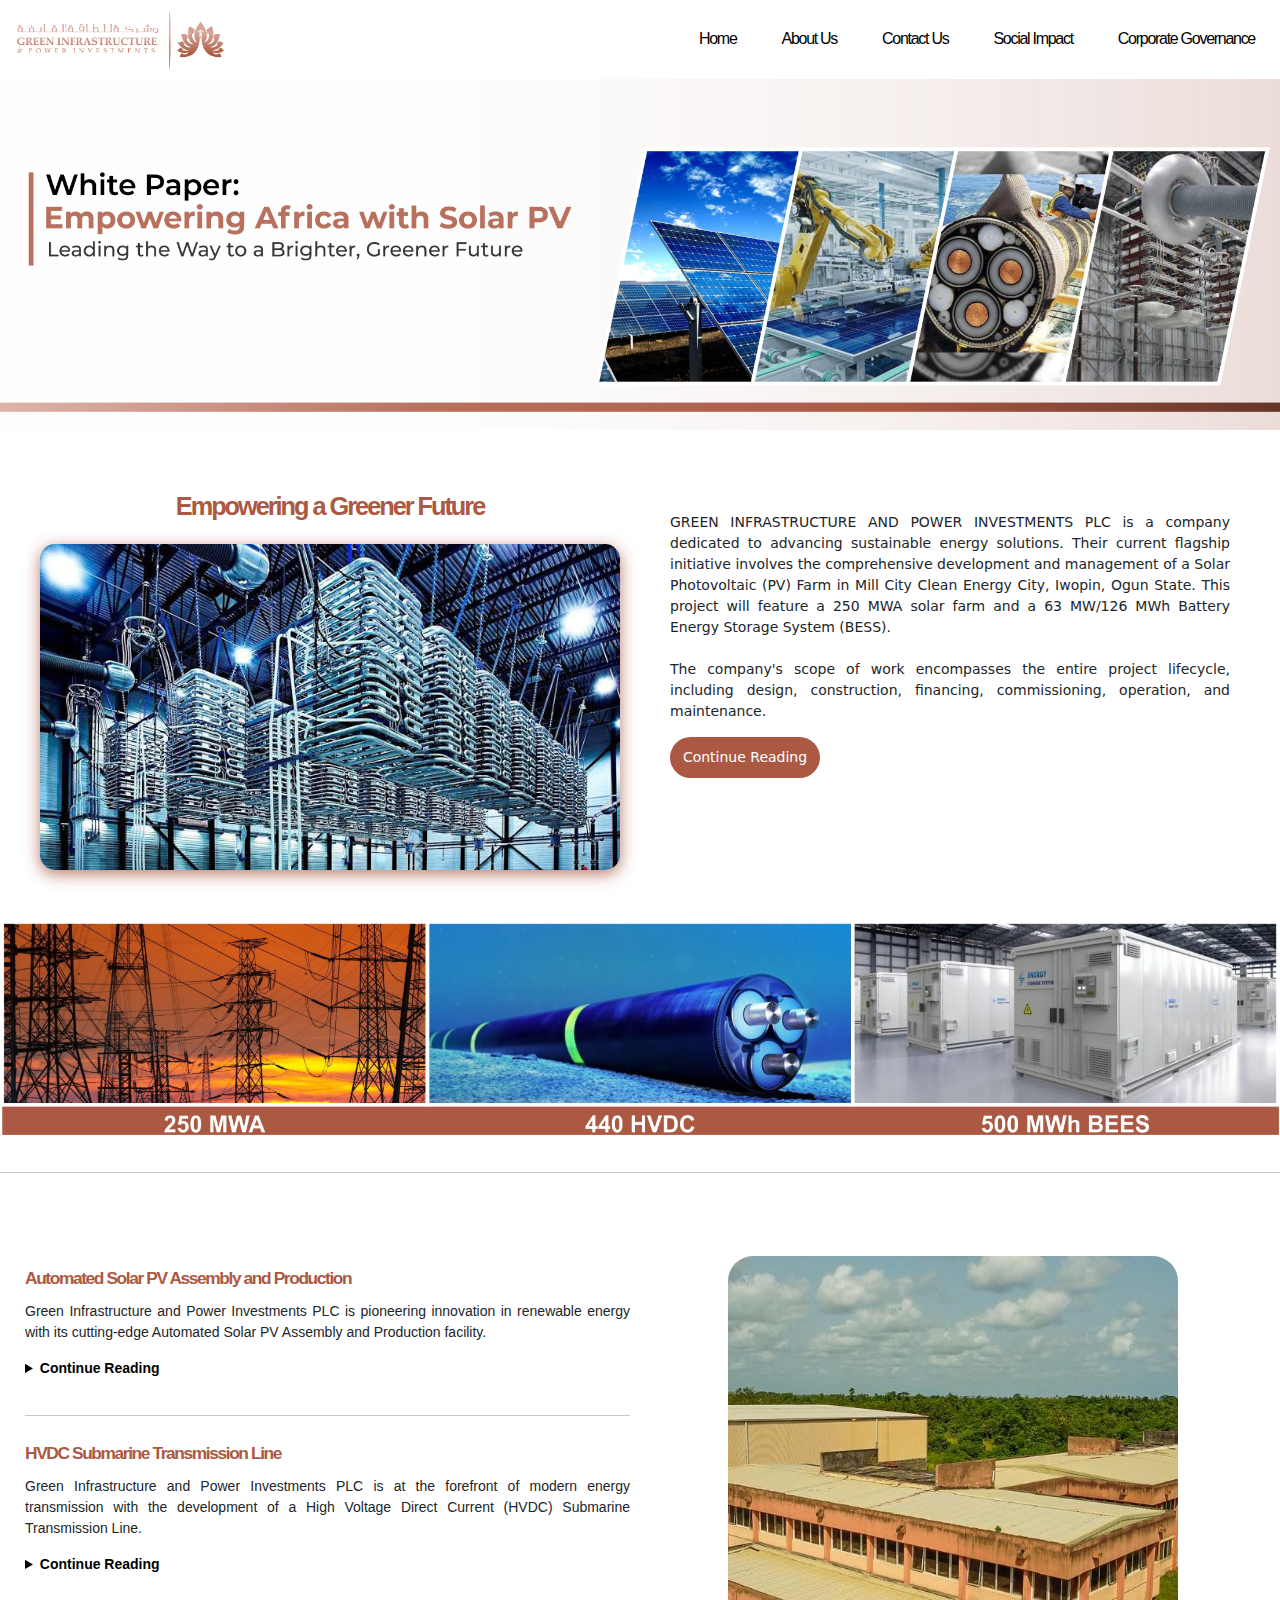
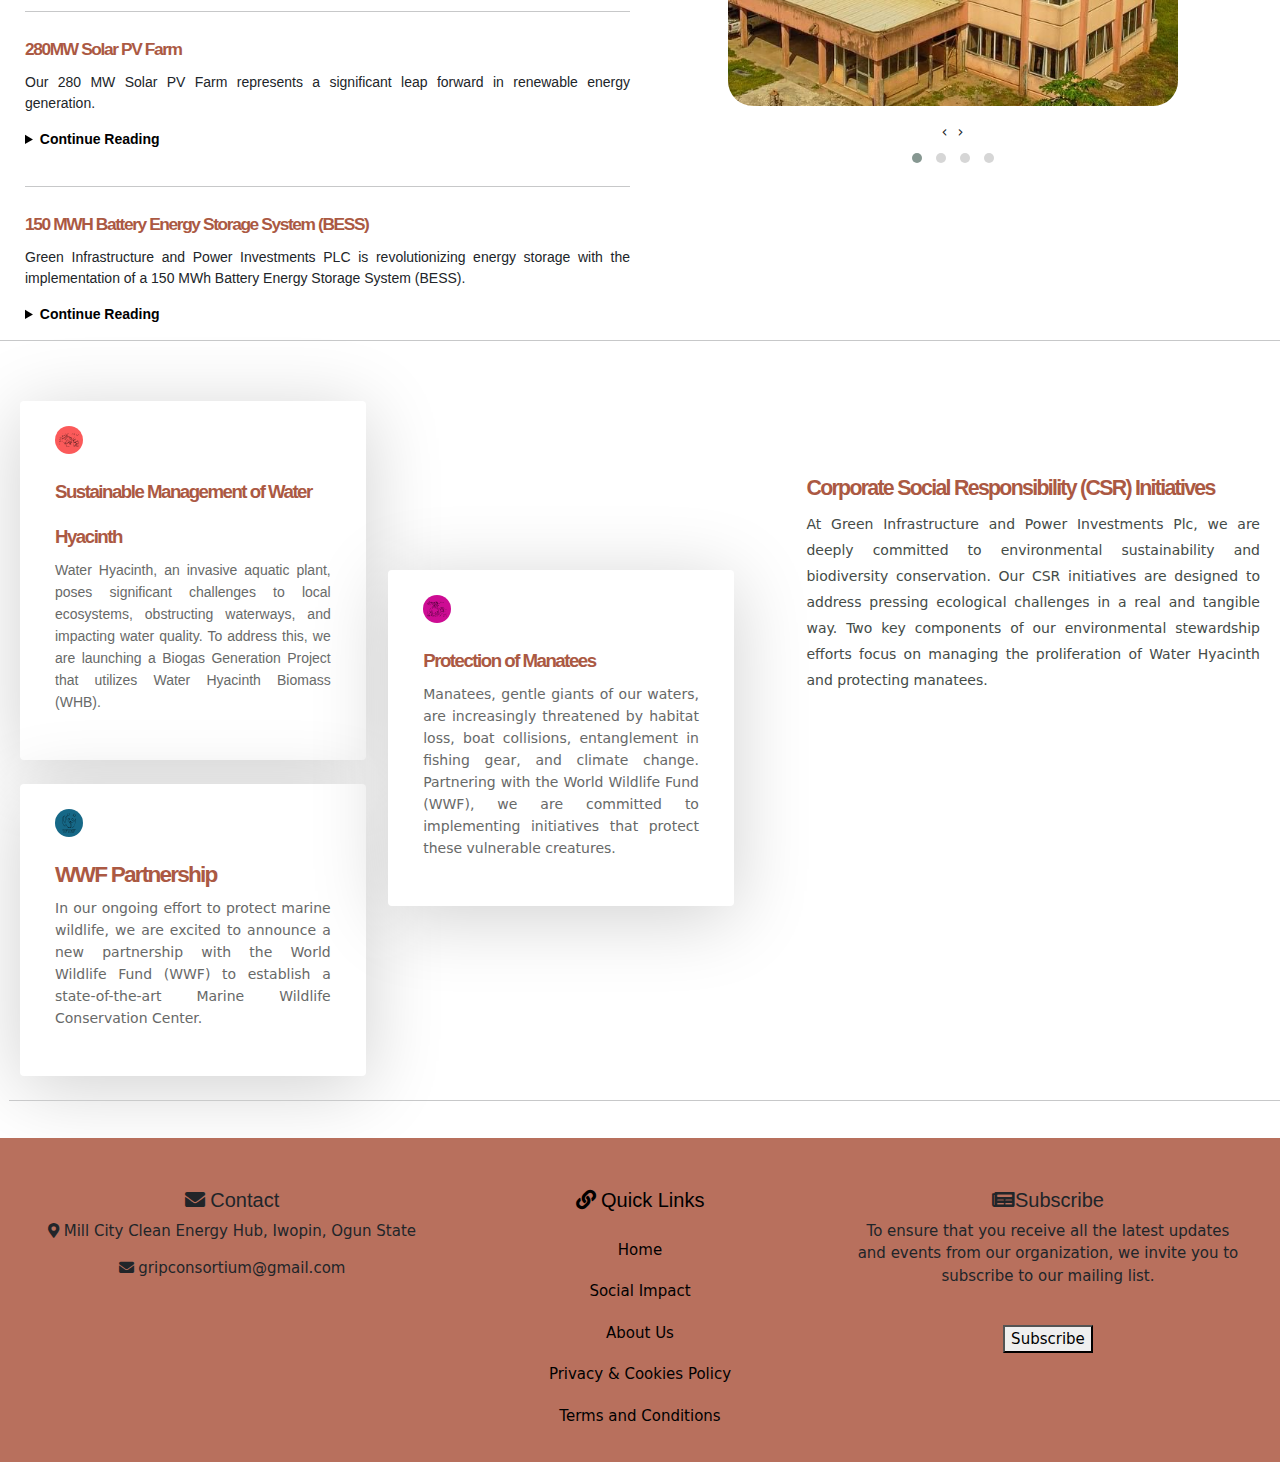
==== index.html @ 444cb8f6 "index.html" ====
<!DOCTYPE html>
<html lang="en">
<head>
  <meta charset="UTF-8">
  <meta name="viewport" content="width=device-width, initial-scale=1.0">

  <meta http-equiv="X-UA-Compatible" content="IE=edge">

<meta name="description" content=" Green Infrastructure and Power Investments PLC, 
Empowering a Greener Future">

<meta name="title" content="Green Infrastructure & Power Investments PLC">

<meta name="keywords" content="Energy Sector, Green Infrastructure, Power Investments, Energy, Renewable Energy, Solar, Solar Panel, Manatee, Water Hyacinth, Solar Energy">


<meta name="author" content="Green Infrastructure & Power Investments">

  <link rel="icon" type="image/png" href="logo.png"> 

  <title>Green Infrastructure & Power Investments</title>
  <link rel="stylesheet" href="style.css">

  
  
  <!-- Font -->
  <link rel="preconnect" href="https://fonts.googleapis.com">
  <link rel="preconnect" href="https://fonts.gstatic.com" crossorigin="">
  <link href="https://fonts.googleapis.com/css2?family=Mada:wght@200;300;400;500;600;700;800;900&amp;display=swap" rel="stylesheet">
  <!-- Title -->
  
  <link rel="stylesheet" href="bootstrap.min.css">
  <!-- Animate CSS -->
  <link rel="stylesheet" href="style.css">

  
  
  
  <!-- Main Style CSS -->
  <link rel="stylesheet" href="sstyle.css">
  <!-- Responsive Style CSS -->
  <link rel="stylesheet" href="responsive.css">
  <link rel="stylesheet" href="https://maxcdn.bootstrapcdn.com/font-awesome/4.5.0/css/font-awesome.min.css">
  

  

  <link rel="stylesheet" href="https://cdnjs.cloudflare.com/ajax/libs/font-awesome/5.15.4/css/all.min.css" integrity="sha512-xxxxxx" crossorigin="anonymous" />
    <link rel="stylesheet" href="https://stackpath.bootstrapcdn.com/font-awesome/4.7.0/css/font-awesome.min.css">

  
  <link href="https://cdn.jsdelivr.net/npm/bootstrap@5.3.3/dist/css/bootstrap.min.css" rel="stylesheet">
  <script src="https://cdn.jsdelivr.net/npm/bootstrap@5.3.3/dist/js/bootstrap.bundle.min.js"></script>
  
  <!-- Bootstrap CSS -->
  <link rel="stylesheet" href="https://www.w3schools.com/w3css/4/w3.css">
  <link href="https://cdn.jsdelivr.net/npm/bootstrap@5.3.0-alpha1/dist/css/bootstrap.min.css" rel="stylesheet">

  <link href="https://cdnjs.cloudflare.com/ajax/libs/aos/2.3.4/aos.css" rel="stylesheet">
<link rel="stylesheet" href="https://cdnjs.cloudflare.com/ajax/libs/font-awesome/5.15.4/css/all.min.css">


<!-- Include Owl Carousel CSS -->
<link rel="stylesheet" href="https://cdnjs.cloudflare.com/ajax/libs/OwlCarousel2/2.3.4/assets/owl.carousel.min.css">
<link rel="stylesheet" href="https://cdnjs.cloudflare.com/ajax/libs/OwlCarousel2/2.3.4/assets/owl.theme.default.min.css">
<!-- Include jQuery -->
<script src="https://code.jquery.com/jquery-3.6.0.min.js"></script>
<!-- Include Owl Carousel JS -->
<script src="https://cdnjs.cloudflare.com/ajax/libs/OwlCarousel2/2.3.4/owl.carousel.min.js"></script>


  <style>

 

  </style>
</head>
<body>

  



  
  
  
  <nav class="elephant-navbar">
    <img src="logo.png" alt="Logo" class="elephant-nav-img">
    <ul class="elephant-nav-list">
      <li class="oak"><a href="index.html"><span style="color: black; line-height: 5px; letter-spacing: -0.08em; font-size: 12pt; font-family: Helvetica;">Home</span></a></li>

      <div class="elephant-dropdown">
      <li class="pine"><a href="#puss"><span style="color: black; line-height: 5px; letter-spacing: -0.08em; font-size: 12pt; font-family: Helvetica;">About Us</span></a></li>
        <div class="elephant-dropdown-content">
          <a href="about.html">The Board</a>
          <a href="about.html">Project Specifications</a>
        </div>
      </div>    

      <li class="pine"><a href="#puss"><span style="color: black; line-height: 5px; letter-spacing: -0.08em; font-size: 12pt; font-family: Helvetica;">Contact Us</span></a></li>

      <li class="willow"><a href="csr.html"><span style="color: black; line-height: 5px; letter-spacing: -0.08em; font-size: 12pt; font-family: Helvetica;">Social Impact</span></a></li>


      <div class="elephant-dropdown">
      <li class="birch"><a href="govern.html"><span style="color: black; line-height: 5px; letter-spacing: -0.08em; font-size: 12pt; font-family: Helvetica;">Corporate Governance</span></a></li>
      <div class="elephant-dropdown-content">
        <a href="govern.html">Internal Control</a>
        <a href="govern.html">Board Governance</a>
        <a href="govern.html">Governance Policies</a>
        <a href="govern.html">Shareholder Matters</a>
        <a href="govern.html">Anti-Corruption Initiatives</a>
      </div>
    </div>    

    </ul>
    <button class="elephant-menu-button" id="elephant-menuButton"><i class="fas fa-bars"></i></button>
    <div class="elephant-dropdown-content" id="elephant-dropdownContent">
      <a href="index.html">Home</a>

      <div class="elephant-menu">
        <a href="about.html">About Us</a>
        <div class="elephant-menu-content">
          <a href="about.html">The Board</a>
          <a href="about.html">Project Specifications</a>
        </div>
      </div>

      <a href="#puss">Contact Us</a>
      <a href="csr.html">Social Impact</a>

      <div class="elephant-menu">
        <a href="govern.html">Corporate Governance</a>
        <div class="elephant-menu-content">
          <a href="govern.html">Internal Control</a>
          <a href="govern.html">Board Governance</a>
          <a href="govern.html">Governance Policies</a>
          <a href="govern.html">Shareholder Matters</a>
          <a href="govern.html">Anti-Corruption Initiatives</a>
        </div>
      </div>
    
    
    
    
    </div>
  </nav>









  <div class="heart">
    <img src="web.jpg" alt="Styled Image" class="lung">
</div>

<br>

  <div class="eze">
<div class="flex-container" data-aos="fade-up" data-aos-duration="3000">
  <div class="flex-item-left">
    
    <div style="text-align: center; padding-bottom: 15px;" id="fly">
      <strong>
        <span style="color: #Ab5943; line-height: 45px; letter-spacing: -0.08em; font-size: 19pt; font-family: Helvetica;" id="text"> Empowering a Greener Future</span>
      </strong>
    </div>
    
  
  
    
      <img src="z.png" alt="Image" class="image" loading="lazy">


     
  </div>


  <div class="flex-item-right">
<p>
 <span class="all-caps"> GREEN INFRASTRUCTURE AND POWER INVESTMENTS PLC </span> is a company dedicated to advancing sustainable energy solutions. Their current flagship initiative involves the comprehensive development and management of a Solar Photovoltaic (PV) Farm in Mill City Clean Energy City, Iwopin, Ogun State. This project will feature a 250 MWA solar farm and a 63 MW/126 MWh Battery Energy Storage System (BESS).<br><br>
 The company's scope of work encompasses the entire project lifecycle, including design, construction, financing, commissioning, operation, and maintenance.</p>
 <a href="about.html" class="pill-button">Continue Reading</a>
  </div>
  
</div>
</div>




<div class="heart" data-aos="fade-down"  data-aos-duration="3000">
  <img src="webs.jpg" alt="Styled Image" class="lung">
</div>

<br><hr><br>







<br><br>


  <div class="main-container">


    <div class="gsc-left">
     
    <strong>
      <span style="color: #Ab5943; line-height: 45px; letter-spacing: -0.08em; font-size: 13pt; font-family: Helvetica;" id="text">Automated Solar PV Assembly and Production</span>
    </strong>
    <p>  Green Infrastructure and Power Investments PLC is pioneering innovation in renewable energy with its cutting-edge Automated Solar PV Assembly and Production facility. </p>
      <div class="wpb_wrapper">

        <details style="color: black;">
          
            <summary><strong>Continue Reading</strong></summary><br>
            <p>This state-of-the-art production line enhances efficiency and scalability in the manufacturing of solar photovoltaic panels.<br><br> By integrating advanced automation technologies, the facility significantly reduces production costs and time, ensuring the rapid deployment of high-quality solar panels to meet growing global energy demands. <br>This initiative underscores our commitment to sustainable energy solutions and our leadership in the renewable energy sector.</p>
            <p>&nbsp;</p>
        </details>
    </div>
    
<br>

<hr class="bab-hr">





    <strong>
      <span style="color: #Ab5943; line-height: 45px; letter-spacing: -0.08em; font-size: 13pt; font-family: Helvetica;" id="text">HVDC Submarine Transmission Line</span>
    </strong>
    <p>Green Infrastructure and Power Investments PLC is at the forefront of modern energy transmission with the development of a High Voltage Direct Current (HVDC) Submarine Transmission Line. </p>
    <div class="wpb_wrapper">
      <details style="color: black;">
          <summary><strong>Continue Reading</strong></summary><br>
          <p>This project will enable the efficient and reliable transfer of large volumes of electricity across vast distances, including undersea routes.<br><br> The HVDC technology minimizes energy losses and ensures stable power supply, making it an ideal solution for connecting offshore renewable energy sources to onshore grids.<br> This strategic investment reflects our dedication to enhancing energy infrastructure and promoting sustainable power solutions.
</p>
          <p>&nbsp;</p>
      </details>
  </div>
  






<br><hr class="custom-hr">







  <strong>
    <span style="color: #Ab5943; line-height: 45px; letter-spacing: -0.08em; font-size: 13pt; font-family: Helvetica;" id="text">280MW Solar PV Farm</span>
  </strong>
  <p> Our 280 MW Solar PV Farm represents a significant leap forward in renewable energy generation. </p>
  <div class="wpb_wrapper">
    <details style="color: black;">
        <summary><strong>Continue Reading</strong></summary><br>
        <p>Spearheaded by Green Infrastructure and Power Investments PLC, this large-scale solar power project harnesses the abundant energy of the sun to produce clean, sustainable electricity.<br> The farm will significantly contribute to reducing carbon emissions and fostering energy independence. By integrating the latest solar technology, we are able to maximize efficiency and energy output, reinforcing our role as a leader in the renewable energy market.</p>
        <p>&nbsp;</p>
    </details>
</div>






<br><hr class="custom-hr">





<strong>
  <span style="color: #Ab5943; line-height: 45px; letter-spacing: -0.08em; font-size: 13pt; font-family: Helvetica;" id="text">150 MWH Battery Energy Storage System (BESS)</span>
</strong>
<p>Green Infrastructure and Power Investments PLC is revolutionizing energy storage with the implementation of a 150 MWh Battery Energy Storage System (BESS).</p>
<div class="wpb_wrapper">
  <details style="color: black;">
      <summary><strong>Continue Reading</strong></summary><br>
      <p?> This system is designed to store and manage large quantities of energy, providing a reliable backup power source and ensuring grid stability. By enabling the storage of excess renewable energy, the BESS enhances the efficiency and resilience of our energy supply, facilitating a smoother transition to a sustainable energy future. This investment highlights our commitment to innovative solutions in energy storage and management.
      </p>
      <p>&nbsp;</p>
  </details>
</div>

    
    
    
    </div>



<br>






    <div class="right-section">
        <div class="owl-carousel owl-theme">
            <div class="item"><img src="sf.jpeg" alt="Image 1"></div>
            <div class="item"><img src="sff.jpeg" alt="Image 2"></div>
            <div class="item"><img src="bess.jpeg" alt="Image 3"></div>
            <div class="item"><img src="https://www.reuters.com/resizer/v2/P2QO6CWTYBMF5ET4OTTPA4MXOA.jpg?auth=65bebc94f6cbbb187445e64ed004f52b976e98b2d00e7139a961d4f9a6d5fb79&width=720&quality=80" alt="Image 4"></div>
        </div>
    </div>
  </div>
  <hr><br>













  <br>
  <div class="xavier">
      <div class="row">
          <div class="col-lg-7">
              <div class="row d-flex align-items-center custom-relative">
                  <div class="col-md-6">
      <div class="single-offer single-offer-v2 aos-init" data-aos="fade-up" data-aos-easing="linear" data-aos-duration="1000">
   <div class="icon-offer icon-bg02">
     <img src="hya.svg" alt="grip">
   </div>
 <div style="text-align: left;"><strong><span style="color: #Ab5943; line-height: 45px; letter-spacing: -0.08em; font-size: 14pt; font-family: Helvetica;">Sustainable Management of Water Hyacinth</span></strong></div>

<p style="font-family: Helvetica; font-size: 14px;  text-align: justify">    Water Hyacinth, an invasive aquatic plant, poses significant challenges to local ecosystems, obstructing waterways, and impacting water quality. To address this, we are launching a Biogas Generation Project that utilizes Water Hyacinth Biomass (WHB).
                        </p>

                        
                          
                      </div>
                      <div class="single-offer single-offer-v2 aos-init" data-aos="fade-up" data-aos-easing="linear" data-aos-duration="1500">
                          <div class="icon-offer icon-bg03">
                              <img src="panda.svg" alt="">
                          </div>


<div><strong><span style="color: #Ab5943; line-height: 45px; letter-spacing: -0.08em; font-size: 17pt; font-family: Helvetica;">WWF Partnership
</span></strong></div>

<p style="font-size: 14px;  text-align: justify">In our ongoing effort to protect marine wildlife, we are excited to announce a new partnership with the World Wildlife Fund (WWF) to establish a state-of-the-art Marine Wildlife Conservation Center.
</p> 




                      </div>
                  </div>
                  <div class="col-md-6">
                      <div class="single-offer single-offer-v2 aos-init" data-aos="fade-up" data-aos-easing="linear" data-aos-duration="1500">
                          <div class="icon-offer icon-bg01">
                              <img src="wam.svg" alt="">
                          </div>

<div><strong><span style="color: #Ab5943; line-height: 45px; letter-spacing: -0.08em; font-size: 14pt; font-family: Helvetica;">Protection of Manatees
                          </span></strong></div>
                          
            
<p style="font-size: 14px;  text-align: justify">Manatees, gentle giants of our waters, are increasingly threatened by habitat loss, boat collisions, entanglement in fishing gear, and climate change. Partnering with the World Wildlife Fund (WWF), we are committed to implementing initiatives that protect these vulnerable creatures.
</p> 
            
                          
                          <div id="content3" class="hiddenContent" style="display: block;">

</div>
</div>
                  </div>
                  <!-- Background Bubble -->
                  <div class="what-we-do-bubble">
                   
                    
                  </div>
              </div>
          </div>
          <div class="col-lg-5">
              <div class="what-we-do-right">
                  <div class="heading-common heading-common-left-v2 aos-init" data-aos="fade-right" data-aos-easing="linear" data-aos-duration="1000">

                      <div style="text-align: left;"><span style="color: #Ab5943; line-height: 45px; letter-spacing: -0.08em; font-size: 16pt; font-family: Helvetica; font-weight: bold;">Corporate Social Responsibility (CSR) Initiatives</span></div>
                      
<p style="font-size: 14px; text-align: justify;">At Green Infrastructure and Power Investments Plc, we are deeply committed to environmental sustainability and biodiversity conservation. Our CSR initiatives are designed to address pressing ecological challenges in a real and tangible way. Two key components of our environmental stewardship efforts focus on managing the proliferation of Water Hyacinth and protecting manatees.</p>

                  </div>
              </div>
        
              </div>
              

















              
<hr><br>



</div></div>


<div class="new-custom-container">
  <div class="new-container-overlay"></div>
  <div class="new-flex-container">

<footer class="background" id="puss" style="font-style: bold; margin-top: 30px;">
  
  <div class="w3-row-padding">
    <div class="w3-third" >
      <h3 class="dog"> <i class="fas fa-envelope"></i> Contact 
      </h3>

      <p class="azonto"> <i class="fas fa-map-marker-alt"></i>
        <span>Mill City Clean Energy Hub, Iwopin, Ogun State</span>
      </p> 
      <p><span class="email-icon"><i class="fas fa-envelope"></i> gripconsortium@gmail.com</span>
</p>
      <div id="map"></div></div>
  
    <div class="w3-third" style="color: black;">
     
        <h3 class="dog"><i class="fas fa-link"></i> Quick Links</h3>
       <ul class="custom-list">
          <li><a href="index.html" style="font-size: 15px;">Home</a></li>
          <li><a href="csr.html" style="font-size: 15px;">Social Impact</a></li>
          <li><a href="about.html" style="font-size: 15px;">About Us</a></li>
          <li><a href="pac.html" style="font-size: 15px;"> Privacy & Cookies Policy</a></li>
          <li><a href="tac.html" style="font-size: 15px;"> Terms and Conditions</a></li>
          </ul> 
      </div>
      
  
    <div class="w3-third">
      <h3 class="dog"><i class="fas fa-newspaper"></i>Subscribe</h3>
      <p>To ensure that you receive all the latest updates and events from our organization, we invite you to subscribe to our mailing list.</p>
    <br>
 <a href="£" target="_blank"><button class="rect">Subscribe</button></a>

 
    </div>



  </div>
</footer>
</div></div>

















 <script src="https://cdnjs.cloudflare.com/ajax/libs/font-awesome/5.15.4/js/all.min.js"></script>
<script>
  


  $(document).ready(function(){
            $(".owl-carousel").owlCarousel({
                items: 1, // Show one item at a time
                loop: true,
                margin: 10,
                nav: true,
                autoplay: true, // Enable auto-play
                autoplayTimeout: 3000, // Change every 3 seconds
                autoplayHoverPause: true // Pause on hover
            });
        });


</script>
<script src="https://cdnjs.cloudflare.com/ajax/libs/aos/2.3.4/aos.js"></script>
<script src="https://cdnjs.cloudflare.com/ajax/libs/font-awesome/5.15.4/js/all.min.js" integrity="sha512-xxxxxx" crossorigin="anonymous"></script>
<script src="https://cdnjs.cloudflare.com/ajax/libs/bootstrap/5.1.3/js/bootstrap.bundle.min.js"></script>


<script>
  AOS.init();
</script>


<script src="https://cdn.jsdelivr.net/npm/bootstrap@5.3.0-alpha1/dist/js/bootstrap.bundle.min.js"></script>
<script src="script.js"></script>
</body>
</html>
---- style.css ----
* {
    box-sizing: border-box;
  }
  body {
    font-family: Arial, Helvetica, sans-serif;
  color: black;
      line-height: 1.5; 
  text-align: justify;
  font-size: 14px;
  font-weight: 400;
  }
  
  
  
  .kala { color: #B8705D; }
  
  @media (max-width: 800px) {
  .eze {
    padding-left: 35px;
    padding-right: 35px;
    font-size: 15px;
    padding: 12px;
  }
  }
  
  
  @media (max-width: 800px) {
  body {
    font-size: 14px;
    overflow-x: hidden; 
      }
  }
  
  
  
  
  h1 {
  color: black;
  font-size: 24px;
  text-align: center;
  }
  
  
  @media (max-width: 800px) {
    h1 {
        font-size: 22px; 
        text-align: center; 
    }
  }
  
  
  
  
  .flex-container {
  padding-bottom: 50px;
  padding-top: 30px;
  display: flex;
  flex-direction: row;
  font-size: 30px;
  }
  
  .flex-item-left {
  background-color: white;
  padding-left: 40px;
  padding-right: 20px;
  flex: 50%;
  }
  
  .flex-item-right {
        line-height: 1.5; 
       text-align: justify;
  font-size: 14px;
  background-color: white;
  padding: 30px 50px 0px 30px;
  flex: 50%;
  }
  
  
  
  /* Responsive layout - makes a one column-layout instead of two-column layout */
  @media (max-width: 800px) {
  .flex-container {
    
    padding-left: 15px;
    padding-right: 15px;
  
    justify-content: center;
    flex-direction: column;
  }
  .flex-item-left {
    margin-bottom: 20px;
    padding-left: 0;
    padding-right: 0;
  }
  .flex-item-right {
    padding-top: 40px;
      padding-left: 0;
    padding-right: 0;
    font-size: 15px;
  }
  }
  
  
  
  
  
  .image {
    box-shadow: 0 4px 16px rgba(171, 89, 67, 0.8);
  
  width: 220px;
  height: 220px;
  overflow: hidden;
  border-radius: 15px;
  width: 100%;
  height: auto;
  }
  
  @media (min-width: 1400px) {
            .image {
                width: 150px;
                height: 150px; 
            }
        }
  
  
  
  
  
  .container {
  position: relative;
  width: 100%;
  height: 400px; /* Adjust height as needed */
  overflow: hidden;
  }
  
  .blur-background {
  position: absolute;
  top: 0;
  left: 0;
  width: 100%;
  height: 100%;
  background-size: cover;
  filter: blur(3px); /* Adjust the blur amount as needed */
  }
  
  .content {
  position: absolute;
  top: 0;
  left: 0;
  width: 100%;
  height: 100%;
  display: flex;
  backdrop-filter: blur(1px); /* Adjust the overlay blur amount as needed */
  }
  
  
  
  .container-fluid {
  background-size: cover;
  position: relative;
  }
  
  .flex-item {
  padding: 20px;
  flex: 0 0 33%;
  height: 100px;
  box-sizing: border-box;
  }
  
  .custom-container {
  box-shadow: 0 4px 16px rgba(171, 89, 67, 0.8);
  
  z-index: 0;
    position: relative;
    overflow: hidden; 
    background-image: url('https://media1.giphy.com/media/v1.Y2lkPTc5MGI3NjExaXV1dW5zOWdjZTJ3NnF5eHYxdGRzdjQybGo4cXR6NXUyajlxaHJqZCZlcD12MV9pbnRlcm5hbF9naWZfYnlfaWQmY3Q9Zw/f94coCqt6CgXMJs2FR/giphy.webp'); 
    background-size: cover; 
    border-top: 35px; 
  }
  
  .container-overlay {
  position: absolute;
  top: 0;
  left: 0;
  width: 100%;
  height: 100%;
  background-color: #D6A295;
  opacity: 0.5;
  }
  
  
  
  
  
  .flex-item {
  flex-basis: calc(33.33% - 10px);
  margin-bottom: 20px;
  height: 90px;
  /* Remove border between flex items */
  border: none;
  box-sizing: border-box;
  }
  
  @media (max-width: 800px) {
  .flex-container {
    justify-content: center; 
  }
  }
  
  
  
  
        .custom-list {
  color: black;
            list-style-type: none; 
            padding: 0; 
        }
  
        .custom-list li {
            padding-top: 19px;
        }
  .custom-list li a {
            text-decoration: none;
            font-size: large; 
            color: black;
            transition: color 0.3s ease;
        }
  
        .custom-list li a:hover {
          color: gold; /* color on hover */
      }
  
  
  
  
  
  
  
  
  
  
  
  
  
  
  
  
  
  
  .asake {
    display: flex;
    justify-content: space-between;
    width: 100%;
    padding: 20px;
    box-sizing: border-box;
    flex-direction: row;
  }
  
  
  
  
  
  
  
  
  
  
  
  
  
  
  
  
  
  
  
  
  
  
  .left-panel {
       text-align: justify;
  justify-content: center;
    align-items: center;
  flex: 0 0 50%;
  padding: 20px;
  box-sizing: border-box;
  }
  
  .right-panel {
    padding: 20px;
       text-align: justify;
  font-weight: 400;
  font-size: 14px;
        line-height: 1.5; 
  
  z-index: 50;
  flex: 1; 
  padding: 0px 20px 20px 10px;
  box-sizing: border-box;
  }
  
  
  
  @media (max-width: 800px) {
  .asake {
    
    padding-left: 15px;
    padding-right: 15px;
  
      flex-direction: column; /* Stack items vertically */
  }
  .left-panel {
    padding: 20px;
      width: 100%; /* Each panel takes full width */
  }
  .right-panel {
    width: 100%;
    padding: 20px 20px 20px 20px;
  }
  }
  
  
  .card {
    
  width: 310px;
  height: 250px;
  box-shadow: 0 4px 16px rgba(171, 89, 67, 0.8);
  
  overflow: hidden;
  border-radius: 20px;
  }
  
  .card img {
  width: 310px;
  
  height: 250px;
  box-shadow: 0 4px 16px rgba(171, 89, 67, 0.8);
  
  border-radius: 20px;
  }
  
  @media (max-width: 800px) {
  .card img {
    object-fit: cover;
    
    width: 275px;
      height: 200px;
  }
  .card {
    
    display: flex;
    text-align: center;
    justify-content: center;
    align-items: center;
    width: 275px;
     height: 200px;
    }
  
  }
  
  
  
  
  
  
  
  
  
  
  
  
  
  
  
  
.gsc {
    display: flex;
    flex-direction: row;
    font-size: 30px;
    text-align: center;
  }
  
  .gsc-left {
    gap: 35px;
    padding-left: 10px;
    padding-right: 10px;
    flex: 50%;
    text-align: justify;
    font-family: Helvetica;
    font-size: 14px;
  }
  
  .gsc-right {
    padding: 10px;
    flex: 50%;
  }
  
  /* Responsive layout - makes a one column-layout instead of two-column layout */
  @media (max-width: 800px) {
    .gsc {
      flex-direction: column;
    }
  }
  
  
  
  
  
  
  @media (max-width: 800px) {
  .new-flex-container {
    flex-direction: column;
  }
  }
  
  
  .new-custom-container {
  position: relative;
  overflow: hidden;
  background-size: cover;
  height: 100%; 
  }
  
  .new-container-overlay {
  position: absolute;
  top: 0;
  left: 0;
  width: 100%;
  height: 100%;
  background-color: #B8705D;
  z-index: 1;
  }
  
  
  
  .new-flex-container {
  position: relative;
  z-index: 3;
  display: flex;
  flex-direction: row;
  padding: 20px;
  }
  
  
  
  
  
  
  @media (max-width: 800px) {
  .new-flex-container {
    flex-direction: column;
  }
  }
  
  
  
  .btn-pill {
    background-color: #Ab5943;
    color: white;
    border: none;
    border-radius: 20px;
    padding: 10px 20px;
    cursor: pointer;
    transition: background-color 0.3s;
  }
  
  .btn-pill:hover {
    background-color: gold;
  }
  
  .modal {
    display: none;
    position: fixed; /* Ensure it covers the entire viewport */
    z-index: 999;
    left: 0;
    top: 0;
    width: 100%;
    height: 100%;
    overflow: auto;
    background-color: rgba(0,0,0,0.4); /* Backdrop color */
  }
  
  .modal-content {
    background-color: white;
    margin: 15% auto;
    padding: 20px;
    border: 1px solid #888;
    width: 80%;
    max-width: 600px;
    border-radius: 10px;
    position: relative;
  }
  
  .modal-header {
    display: flex;
    justify-content: space-between;
    align-items: center;
  }
  
  .modal-header h2 {
    float: left;
    margin: 10;
  }
  
  .close {
    color: red;
    float: right;
    font-size: 37px;
    font-weight: bold;
    cursor: pointer;
  }
  
  .modal-body {
    margin-top: 10px;
  }
  
  .modal-footer {
    display: flex;
    justify-content: flex-end;
    margin-top: 10px;
  }
  
  .btn-close {
    background-color: white;
    color: red;
    border: none;
    border-radius: 25px;
    padding: 10px 10px;
    cursor: pointer;
    transition: background-color 0.3s;
  }
  
  .btn-close:hover {
    background-color: gold;
  }
  
  
  
  .counter {
  display: flex;
  flex-direction: column;
  align-items: center;
  font-family: Arial, Helvetica, sans-serif;  }
  
  .counter-number-wrapper {
  display: flex;
  align-items: baseline;
  font-size: 2em;
  }
  
  .counter-number {
  font-weight: bold;
  margin-right: 5px;
  }
  
  .counter-suffix {
  color: black;
  font-size: 30px;
  margin-left: 10px;
  }
  
  .counter-title {
  margin-top: 0px;
  font-size: 1em;
  color: black;
  }
  
  
  
  .counter {
  color: black;
  font-size: 24px;
  font-weight: bold;
  text-align: center;
  position: relative;
  }
  .cloud-count {
  display: inline-block;
  position: relative;
  }
  .count-number {
  display: inline-block;
  line-height: 79px;
  color: black;
  font-size: 29px;
  animation: countUp 4s forwards;
  }
  
  .final-text {
  display: none;
  font-size: 24px;
  font-weight: bold;
  margin-left: 10px;
  }
  .sub-text {
  font-size: 16px;
  margin-top: 10px;
  }
  @keyframes countUp {
  from { transform: scale(1); }
  to { transform: scale(1.5); }
  }
  
  
  
  
  
  
  
  
  
  
  
  
  
  
  
  .moses-countdown {
  font-size: 47px;
  color: black;
  margin-bottom: 10px;
  z-index: 3;
  
  }
  
  .elementor-icon {
  width: 80px; /* Adjust size as needed */
  height: 70px; 
  color: white;
  }
  
  
  .pill-button {
  display: inline-block;
  width: 150px;
  padding: 10px 10px 10px 10px;
  border-radius: 25px;
  background-color: #Ab5943;
  color: white;
  border: none;
  cursor: pointer;
  font-size: inherit;
  text-align: center;
  position: relative;
  text-decoration: none;
  }
  
  .pill-button:hover {
  background-color: gold; 
  }
  
  
  
  
  
  
  
  
  .address {
  display: flex;
  align-items: center;
  }
  .azonto {
  text-align: center;
  }
  
  
  .w3-third { text-align: center;
    font-style: bold;}
    
  
  
  
  
  
  
    
  .elijah-container {
  justify-content: center;
  text-align: center;
  display: flex;
  z-index: 3;
  font-weight: bolder;
  font-size: 50px;
  color: black;
  
  }
  
  .moses-countdown {
  font-size: 47px;
  color: black;
  margin-bottom: 10px;
  z-index: 3;
  
  }
  
  
  
  
  
  .jess {
  color: black;
  font-size: 25px;
  padding-bottom: 0px;
  }
  
  
  
  
  
  @media screen and (max-width: 800px) {
   
    .main-container {
      padding-left: 0px !important;
      padding-right: 0px !important;
        display: flex;
        flex-direction: column;
        align-items: center;
    }
   }
  
  
  @media (max-width: 800px) {
    .main-container {
      padding-left: 0px !important;
      padding-right: 0px !important;
        display: flex;
        flex-direction: column;
        align-items: center;
    }
    
    
    .right-section:last-child {
        margin-bottom: 0; /* Remove margin from the last element */
    }
  }
  
  
  
  .main-container {
  
    display: flex;
    width: 100%;
    padding-left: 15px;
    padding-right: 15px;
  }
  
  .left-section,
  .right-section {
    width: 50%;
  }
  
  
  
  .owl-carousel .item img {
    border-radius: 25px;
    width: 100%;
    
    max-width: 450px;
    height: 450px;
    object-fit: cover;
    display: block;
    margin: 0 auto; /* Center the images */
  }
  
  
  
  
  
  
  
  
  
  
  
  
  
  
  
  
  
  
  
  
  
  
  
  
  
  
  
  
  
  
  
  
  
  
  
  
  
  
  
  
  
  
  
  
  
  
  
  
  
  
  
  
  
  
  
  
  
  
  
  
  
  
  
  
  
  
  
  
  
  
  
  
  
  
  
  
  
  
  
  
  
  
  
  
  
  
  
  
  
  
  
  
  
  
  
  
  
  
  
  
  
  
  
  
  
  
  
  
  
  
  
  
  
  
  
  
  
  .ruby {
    width: 100%;
    max-width: 330px;
    height: 250px;
    border-radius: 25px;
  }
  
  .play { padding-bottom: 25px;}
  
  .ruby-container {
    display: flex;
    justify-content: center;
  }
  
  
  
  
  
  
  
  
  
  
  
  
  
  
  
  .elephant-nav-list a::after {
    content: '';
    position: absolute;
    width: 100%;
    height: 2px;
    bottom: -2px;
    left: 0;
    background-color: #Ab5943;
    visibility: hidden;
    transform: scaleX(0);
    transition: all 0.3s ease-in-out;
  }
  
  .elephant-nav-list a:hover::after {
    visibility: visible;
    transform: scaleX(1);
  }
  
  /* Add right spacing of 25px to the dropdown content */
  
  
  
  
  
  .elephant-navbar {
    z-index: 999;
    display: flex;
    align-items: center;
    justify-content: space-between;
    padding-right: 25px;
    padding-left: 10px;
    background-color: #fff;
  }
  .elephant-nav-list {
    z-index: 999;
    list-style: none;
    display: flex;
    gap: 45px;
    padding: 0;
    margin: 0;
  }
  .elephant-nav-list li {
    display: inline;
  }
  .elephant-nav-list a {
    text-decoration: none;
    color: #000;
    line-height: 20px;
    position: relative; /* Added position relative for hover effect */
  }
  .elephant-nav-list a::after {
    content: '';
    position: absolute;
    width: 100%;
    height: 2px;
    bottom: -2px;
    left: 0;
    background-color: #Ab5943;
    visibility: hidden;
    transform: scaleX(0);
    transition: all 0.3s ease-in-out;
  }
  .elephant-nav-list a:hover::after {
    visibility: visible;
    transform: scaleX(1);
  }
  .elephant-dropdown {
    position: relative;
    display: inline-block;
  }
  .elephant-dropdown-content {
    width: 200px;
    display: none;
    position: absolute;
    right: 0;
    top: 17px;
    background-color: white;
    box-shadow: 0px 8px 16px rgba(0, 0, 0, 0.2);
    z-index: 1;
  }
  .elephant-dropdown-content a {
    z-index: 3;
    color: black;
    padding: 10px 12px 16px;
    text-decoration: none;
    display: block;
  }
  .elephant-dropdown-content a:hover {
    background-color: #f1f1f1;
  }
  .elephant-dropdown:hover .elephant-dropdown-content {
    display: block;
  }
  
  @media screen and (max-width: 800px) {
   .elephant-menu-button {
    
      padding-right:0px;
     }
  }
  
  
  .elephant-menu-button {
    display: none;
    background: none;
    border: none;
    font-size: 35px;
    color: #Ab5943;
    cursor: pointer;
  }
  @media (max-width: 800px) {
    .elephant-nav-list {
      z-index: 999;
      display: none;
      flex-direction: column;
      width: auto;
      position: absolute;
      top: 60px; /* Adjust according to your navbar height */
      right: 0;
      background-color: #fff;
      box-shadow: 0 8px 16px rgba(54, 36, 36, 0.2);
      height: auto;
    }
    .elephant-nav-list.show {
      display: flex;
    }
    .elephant-menu-button {
      display: block;
      padding-right: 0px;
    }
  }
  .elephant-navbar img {
    max-width: 220px;
    max-height: 130px;
  }
  .elephant-dropdown:hover .elephant-dropdown-content {
    display: block;
  }
  .elephant-dropdown:hover .elephant-dropbtn {
    background-color: white;
  }
  .elephant-dropbtn {
    background-color: white;
    color: black;
    padding: 16px;
    font-size: 16px;
    border: none;
    cursor: pointer;
  }
  .elephant-dropdown {
    position: relative;
    display: inline-block;
  }
  .elephant-dropdown-content {
    display: none;
    position: absolute;
    background-color: #f9f9f9;
    min-width: 160px;
    box-shadow: 0px 8px 16px 0px rgba(0,0,0,0.2);
  }
  .elephant-dropdown-content a {
    color: black;
    z-index: 999;
    padding: 12px 16px;
    text-decoration: none;
    display: block;
  }
  .elephant-dropdown-content a:hover {
    background-color: #AB5943;
  }
  .elephant-dropdown:hover .elephant-dropdown-content {
    display: block;
  }
  .elephant-dropdown:hover .elephant-dropbtn {
    background-color: white;
  }
  /* Add right spacing of 25px to the dropdown content */
  .elephant-menu-content {
    right: 25px;
  }
  
  
  
  
  @media screen and (max-width: 800px) {
    .elephant-navbar img {
      max-width: 175px;
      padding: 0px;
      padding-left: 0px;
      margin: 0px;
      max-height: 115px;
    }
  }
  
  
  
  
  
  
  .heart {
    width: 100%;
    max-width: 100%; 
    overflow: hidden; 
    position: relative; /* Needed for the pseudo-element */
  }
  .lung {
    width: 100%;
    max-height: 370px;
    height: 100%;
  
    box-shadow: 0 4px 8px 0 #Ab5943; 
  }
  
  .dog { font-size: 20px}
---- style.css ----
* {
    box-sizing: border-box;
  }
  body {
    font-family: Arial, Helvetica, sans-serif;
  color: black;
      line-height: 1.5; 
  text-align: justify;
  font-size: 14px;
  font-weight: 400;
  }
  
  
  
  .kala { color: #B8705D; }
  
  @media (max-width: 800px) {
  .eze {
    padding-left: 35px;
    padding-right: 35px;
    font-size: 15px;
    padding: 12px;
  }
  }
  
  
  @media (max-width: 800px) {
  body {
    font-size: 14px;
    overflow-x: hidden; 
      }
  }
  
  
  
  
  h1 {
  color: black;
  font-size: 24px;
  text-align: center;
  }
  
  
  @media (max-width: 800px) {
    h1 {
        font-size: 22px; 
        text-align: center; 
    }
  }
  
  
  
  
  .flex-container {
  padding-bottom: 50px;
  padding-top: 30px;
  display: flex;
  flex-direction: row;
  font-size: 30px;
  }
  
  .flex-item-left {
  background-color: white;
  padding-left: 40px;
  padding-right: 20px;
  flex: 50%;
  }
  
  .flex-item-right {
        line-height: 1.5; 
       text-align: justify;
  font-size: 14px;
  background-color: white;
  padding: 30px 50px 0px 30px;
  flex: 50%;
  }
  
  
  
  /* Responsive layout - makes a one column-layout instead of two-column layout */
  @media (max-width: 800px) {
  .flex-container {
    
    padding-left: 15px;
    padding-right: 15px;
  
    justify-content: center;
    flex-direction: column;
  }
  .flex-item-left {
    margin-bottom: 20px;
    padding-left: 0;
    padding-right: 0;
  }
  .flex-item-right {
    padding-top: 40px;
      padding-left: 0;
    padding-right: 0;
    font-size: 15px;
  }
  }
  
  
  
  
  
  .image {
    box-shadow: 0 4px 16px rgba(171, 89, 67, 0.8);
  
  width: 220px;
  height: 220px;
  overflow: hidden;
  border-radius: 15px;
  width: 100%;
  height: auto;
  }
  
  @media (min-width: 1400px) {
            .image {
                width: 150px;
                height: 150px; 
            }
        }
  
  
  
  
  
  .container {
  position: relative;
  width: 100%;
  height: 400px; /* Adjust height as needed */
  overflow: hidden;
  }
  
  .blur-background {
  position: absolute;
  top: 0;
  left: 0;
  width: 100%;
  height: 100%;
  background-size: cover;
  filter: blur(3px); /* Adjust the blur amount as needed */
  }
  
  .content {
  position: absolute;
  top: 0;
  left: 0;
  width: 100%;
  height: 100%;
  display: flex;
  backdrop-filter: blur(1px); /* Adjust the overlay blur amount as needed */
  }
  
  
  
  .container-fluid {
  background-size: cover;
  position: relative;
  }
  
  .flex-item {
  padding: 20px;
  flex: 0 0 33%;
  height: 100px;
  box-sizing: border-box;
  }
  
  .custom-container {
  box-shadow: 0 4px 16px rgba(171, 89, 67, 0.8);
  
  z-index: 0;
    position: relative;
    overflow: hidden; 
    background-image: url('https://media1.giphy.com/media/v1.Y2lkPTc5MGI3NjExaXV1dW5zOWdjZTJ3NnF5eHYxdGRzdjQybGo4cXR6NXUyajlxaHJqZCZlcD12MV9pbnRlcm5hbF9naWZfYnlfaWQmY3Q9Zw/f94coCqt6CgXMJs2FR/giphy.webp'); 
    background-size: cover; 
    border-top: 35px; 
  }
  
  .container-overlay {
  position: absolute;
  top: 0;
  left: 0;
  width: 100%;
  height: 100%;
  background-color: #D6A295;
  opacity: 0.5;
  }
  
  
  
  
  
  .flex-item {
  flex-basis: calc(33.33% - 10px);
  margin-bottom: 20px;
  height: 90px;
  /* Remove border between flex items */
  border: none;
  box-sizing: border-box;
  }
  
  @media (max-width: 800px) {
  .flex-container {
    justify-content: center; 
  }
  }
  
  
  
  
        .custom-list {
  color: black;
            list-style-type: none; 
            padding: 0; 
        }
  
        .custom-list li {
            padding-top: 19px;
        }
  .custom-list li a {
            text-decoration: none;
            font-size: large; 
            color: black;
            transition: color 0.3s ease;
        }
  
        .custom-list li a:hover {
          color: gold; /* color on hover */
      }
  
  
  
  
  
  
  
  
  
  
  
  
  
  
  
  
  
  
  .asake {
    display: flex;
    justify-content: space-between;
    width: 100%;
    padding: 20px;
    box-sizing: border-box;
    flex-direction: row;
  }
  
  
  
  
  
  
  
  
  
  
  
  
  
  
  
  
  
  
  
  
  
  
  .left-panel {
       text-align: justify;
  justify-content: center;
    align-items: center;
  flex: 0 0 50%;
  padding: 20px;
  box-sizing: border-box;
  }
  
  .right-panel {
    padding: 20px;
       text-align: justify;
  font-weight: 400;
  font-size: 14px;
        line-height: 1.5; 
  
  z-index: 50;
  flex: 1; 
  padding: 0px 20px 20px 10px;
  box-sizing: border-box;
  }
  
  
  
  @media (max-width: 800px) {
  .asake {
    
    padding-left: 15px;
    padding-right: 15px;
  
      flex-direction: column; /* Stack items vertically */
  }
  .left-panel {
    padding: 20px;
      width: 100%; /* Each panel takes full width */
  }
  .right-panel {
    width: 100%;
    padding: 20px 20px 20px 20px;
  }
  }
  
  
  .card {
    
  width: 310px;
  height: 250px;
  box-shadow: 0 4px 16px rgba(171, 89, 67, 0.8);
  
  overflow: hidden;
  border-radius: 20px;
  }
  
  .card img {
  width: 310px;
  
  height: 250px;
  box-shadow: 0 4px 16px rgba(171, 89, 67, 0.8);
  
  border-radius: 20px;
  }
  
  @media (max-width: 800px) {
  .card img {
    object-fit: cover;
    
    width: 275px;
      height: 200px;
  }
  .card {
    
    display: flex;
    text-align: center;
    justify-content: center;
    align-items: center;
    width: 275px;
     height: 200px;
    }
  
  }
  
  
  
  
  
  
  
  
  
  
  
  
  
  
  
  
.gsc {
    display: flex;
    flex-direction: row;
    font-size: 30px;
    text-align: center;
  }
  
  .gsc-left {
    gap: 35px;
    padding-left: 10px;
    padding-right: 10px;
    flex: 50%;
    text-align: justify;
    font-family: Helvetica;
    font-size: 14px;
  }
  
  .gsc-right {
    padding: 10px;
    flex: 50%;
  }
  
  /* Responsive layout - makes a one column-layout instead of two-column layout */
  @media (max-width: 800px) {
    .gsc {
      flex-direction: column;
    }
  }
  
  
  
  
  
  
  @media (max-width: 800px) {
  .new-flex-container {
    flex-direction: column;
  }
  }
  
  
  .new-custom-container {
  position: relative;
  overflow: hidden;
  background-size: cover;
  height: 100%; 
  }
  
  .new-container-overlay {
  position: absolute;
  top: 0;
  left: 0;
  width: 100%;
  height: 100%;
  background-color: #B8705D;
  z-index: 1;
  }
  
  
  
  .new-flex-container {
  position: relative;
  z-index: 3;
  display: flex;
  flex-direction: row;
  padding: 20px;
  }
  
  
  
  
  
  
  @media (max-width: 800px) {
  .new-flex-container {
    flex-direction: column;
  }
  }
  
  
  
  .btn-pill {
    background-color: #Ab5943;
    color: white;
    border: none;
    border-radius: 20px;
    padding: 10px 20px;
    cursor: pointer;
    transition: background-color 0.3s;
  }
  
  .btn-pill:hover {
    background-color: gold;
  }
  
  .modal {
    display: none;
    position: fixed; /* Ensure it covers the entire viewport */
    z-index: 999;
    left: 0;
    top: 0;
    width: 100%;
    height: 100%;
    overflow: auto;
    background-color: rgba(0,0,0,0.4); /* Backdrop color */
  }
  
  .modal-content {
    background-color: white;
    margin: 15% auto;
    padding: 20px;
    border: 1px solid #888;
    width: 80%;
    max-width: 600px;
    border-radius: 10px;
    position: relative;
  }
  
  .modal-header {
    display: flex;
    justify-content: space-between;
    align-items: center;
  }
  
  .modal-header h2 {
    float: left;
    margin: 10;
  }
  
  .close {
    color: red;
    float: right;
    font-size: 37px;
    font-weight: bold;
    cursor: pointer;
  }
  
  .modal-body {
    margin-top: 10px;
  }
  
  .modal-footer {
    display: flex;
    justify-content: flex-end;
    margin-top: 10px;
  }
  
  .btn-close {
    background-color: white;
    color: red;
    border: none;
    border-radius: 25px;
    padding: 10px 10px;
    cursor: pointer;
    transition: background-color 0.3s;
  }
  
  .btn-close:hover {
    background-color: gold;
  }
  
  
  
  .counter {
  display: flex;
  flex-direction: column;
  align-items: center;
  font-family: Arial, Helvetica, sans-serif;  }
  
  .counter-number-wrapper {
  display: flex;
  align-items: baseline;
  font-size: 2em;
  }
  
  .counter-number {
  font-weight: bold;
  margin-right: 5px;
  }
  
  .counter-suffix {
  color: black;
  font-size: 30px;
  margin-left: 10px;
  }
  
  .counter-title {
  margin-top: 0px;
  font-size: 1em;
  color: black;
  }
  
  
  
  .counter {
  color: black;
  font-size: 24px;
  font-weight: bold;
  text-align: center;
  position: relative;
  }
  .cloud-count {
  display: inline-block;
  position: relative;
  }
  .count-number {
  display: inline-block;
  line-height: 79px;
  color: black;
  font-size: 29px;
  animation: countUp 4s forwards;
  }
  
  .final-text {
  display: none;
  font-size: 24px;
  font-weight: bold;
  margin-left: 10px;
  }
  .sub-text {
  font-size: 16px;
  margin-top: 10px;
  }
  @keyframes countUp {
  from { transform: scale(1); }
  to { transform: scale(1.5); }
  }
  
  
  
  
  
  
  
  
  
  
  
  
  
  
  
  .moses-countdown {
  font-size: 47px;
  color: black;
  margin-bottom: 10px;
  z-index: 3;
  
  }
  
  .elementor-icon {
  width: 80px; /* Adjust size as needed */
  height: 70px; 
  color: white;
  }
  
  
  .pill-button {
  display: inline-block;
  width: 150px;
  padding: 10px 10px 10px 10px;
  border-radius: 25px;
  background-color: #Ab5943;
  color: white;
  border: none;
  cursor: pointer;
  font-size: inherit;
  text-align: center;
  position: relative;
  text-decoration: none;
  }
  
  .pill-button:hover {
  background-color: gold; 
  }
  
  
  
  
  
  
  
  
  .address {
  display: flex;
  align-items: center;
  }
  .azonto {
  text-align: center;
  }
  
  
  .w3-third { text-align: center;
    font-style: bold;}
    
  
  
  
  
  
  
    
  .elijah-container {
  justify-content: center;
  text-align: center;
  display: flex;
  z-index: 3;
  font-weight: bolder;
  font-size: 50px;
  color: black;
  
  }
  
  .moses-countdown {
  font-size: 47px;
  color: black;
  margin-bottom: 10px;
  z-index: 3;
  
  }
  
  
  
  
  
  .jess {
  color: black;
  font-size: 25px;
  padding-bottom: 0px;
  }
  
  
  
  
  
  @media screen and (max-width: 800px) {
   
    .main-container {
      padding-left: 0px !important;
      padding-right: 0px !important;
        display: flex;
        flex-direction: column;
        align-items: center;
    }
   }
  
  
  @media (max-width: 800px) {
    .main-container {
      padding-left: 0px !important;
      padding-right: 0px !important;
        display: flex;
        flex-direction: column;
        align-items: center;
    }
    
    
    .right-section:last-child {
        margin-bottom: 0; /* Remove margin from the last element */
    }
  }
  
  
  
  .main-container {
  
    display: flex;
    width: 100%;
    padding-left: 15px;
    padding-right: 15px;
  }
  
  .left-section,
  .right-section {
    width: 50%;
  }
  
  
  
  .owl-carousel .item img {
    border-radius: 25px;
    width: 100%;
    
    max-width: 450px;
    height: 450px;
    object-fit: cover;
    display: block;
    margin: 0 auto; /* Center the images */
  }
  
  
  
  
  
  
  
  
  
  
  
  
  
  
  
  
  
  
  
  
  
  
  
  
  
  
  
  
  
  
  
  
  
  
  
  
  
  
  
  
  
  
  
  
  
  
  
  
  
  
  
  
  
  
  
  
  
  
  
  
  
  
  
  
  
  
  
  
  
  
  
  
  
  
  
  
  
  
  
  
  
  
  
  
  
  
  
  
  
  
  
  
  
  
  
  
  
  
  
  
  
  
  
  
  
  
  
  
  
  
  
  
  
  
  
  
  
  .ruby {
    width: 100%;
    max-width: 330px;
    height: 250px;
    border-radius: 25px;
  }
  
  .play { padding-bottom: 25px;}
  
  .ruby-container {
    display: flex;
    justify-content: center;
  }
  
  
  
  
  
  
  
  
  
  
  
  
  
  
  
  .elephant-nav-list a::after {
    content: '';
    position: absolute;
    width: 100%;
    height: 2px;
    bottom: -2px;
    left: 0;
    background-color: #Ab5943;
    visibility: hidden;
    transform: scaleX(0);
    transition: all 0.3s ease-in-out;
  }
  
  .elephant-nav-list a:hover::after {
    visibility: visible;
    transform: scaleX(1);
  }
  
  /* Add right spacing of 25px to the dropdown content */
  
  
  
  
  
  .elephant-navbar {
    z-index: 999;
    display: flex;
    align-items: center;
    justify-content: space-between;
    padding-right: 25px;
    padding-left: 10px;
    background-color: #fff;
  }
  .elephant-nav-list {
    z-index: 999;
    list-style: none;
    display: flex;
    gap: 45px;
    padding: 0;
    margin: 0;
  }
  .elephant-nav-list li {
    display: inline;
  }
  .elephant-nav-list a {
    text-decoration: none;
    color: #000;
    line-height: 20px;
    position: relative; /* Added position relative for hover effect */
  }
  .elephant-nav-list a::after {
    content: '';
    position: absolute;
    width: 100%;
    height: 2px;
    bottom: -2px;
    left: 0;
    background-color: #Ab5943;
    visibility: hidden;
    transform: scaleX(0);
    transition: all 0.3s ease-in-out;
  }
  .elephant-nav-list a:hover::after {
    visibility: visible;
    transform: scaleX(1);
  }
  .elephant-dropdown {
    position: relative;
    display: inline-block;
  }
  .elephant-dropdown-content {
    width: 200px;
    display: none;
    position: absolute;
    right: 0;
    top: 17px;
    background-color: white;
    box-shadow: 0px 8px 16px rgba(0, 0, 0, 0.2);
    z-index: 1;
  }
  .elephant-dropdown-content a {
    z-index: 3;
    color: black;
    padding: 10px 12px 16px;
    text-decoration: none;
    display: block;
  }
  .elephant-dropdown-content a:hover {
    background-color: #f1f1f1;
  }
  .elephant-dropdown:hover .elephant-dropdown-content {
    display: block;
  }
  
  @media screen and (max-width: 800px) {
   .elephant-menu-button {
    
      padding-right:0px;
     }
  }
  
  
  .elephant-menu-button {
    display: none;
    background: none;
    border: none;
    font-size: 35px;
    color: #Ab5943;
    cursor: pointer;
  }
  @media (max-width: 800px) {
    .elephant-nav-list {
      z-index: 999;
      display: none;
      flex-direction: column;
      width: auto;
      position: absolute;
      top: 60px; /* Adjust according to your navbar height */
      right: 0;
      background-color: #fff;
      box-shadow: 0 8px 16px rgba(54, 36, 36, 0.2);
      height: auto;
    }
    .elephant-nav-list.show {
      display: flex;
    }
    .elephant-menu-button {
      display: block;
      padding-right: 0px;
    }
  }
  .elephant-navbar img {
    max-width: 220px;
    max-height: 130px;
  }
  .elephant-dropdown:hover .elephant-dropdown-content {
    display: block;
  }
  .elephant-dropdown:hover .elephant-dropbtn {
    background-color: white;
  }
  .elephant-dropbtn {
    background-color: white;
    color: black;
    padding: 16px;
    font-size: 16px;
    border: none;
    cursor: pointer;
  }
  .elephant-dropdown {
    position: relative;
    display: inline-block;
  }
  .elephant-dropdown-content {
    display: none;
    position: absolute;
    background-color: #f9f9f9;
    min-width: 160px;
    box-shadow: 0px 8px 16px 0px rgba(0,0,0,0.2);
  }
  .elephant-dropdown-content a {
    color: black;
    z-index: 999;
    padding: 12px 16px;
    text-decoration: none;
    display: block;
  }
  .elephant-dropdown-content a:hover {
    background-color: #AB5943;
  }
  .elephant-dropdown:hover .elephant-dropdown-content {
    display: block;
  }
  .elephant-dropdown:hover .elephant-dropbtn {
    background-color: white;
  }
  /* Add right spacing of 25px to the dropdown content */
  .elephant-menu-content {
    right: 25px;
  }
  
  
  
  
  @media screen and (max-width: 800px) {
    .elephant-navbar img {
      max-width: 175px;
      padding: 0px;
      padding-left: 0px;
      margin: 0px;
      max-height: 115px;
    }
  }
  
  
  
  
  
  
  .heart {
    width: 100%;
    max-width: 100%; 
    overflow: hidden; 
    position: relative; /* Needed for the pseudo-element */
  }
  .lung {
    width: 100%;
    max-height: 370px;
    height: 100%;
  
    box-shadow: 0 4px 8px 0 #Ab5943; 
  }
  
  .dog { font-size: 20px}
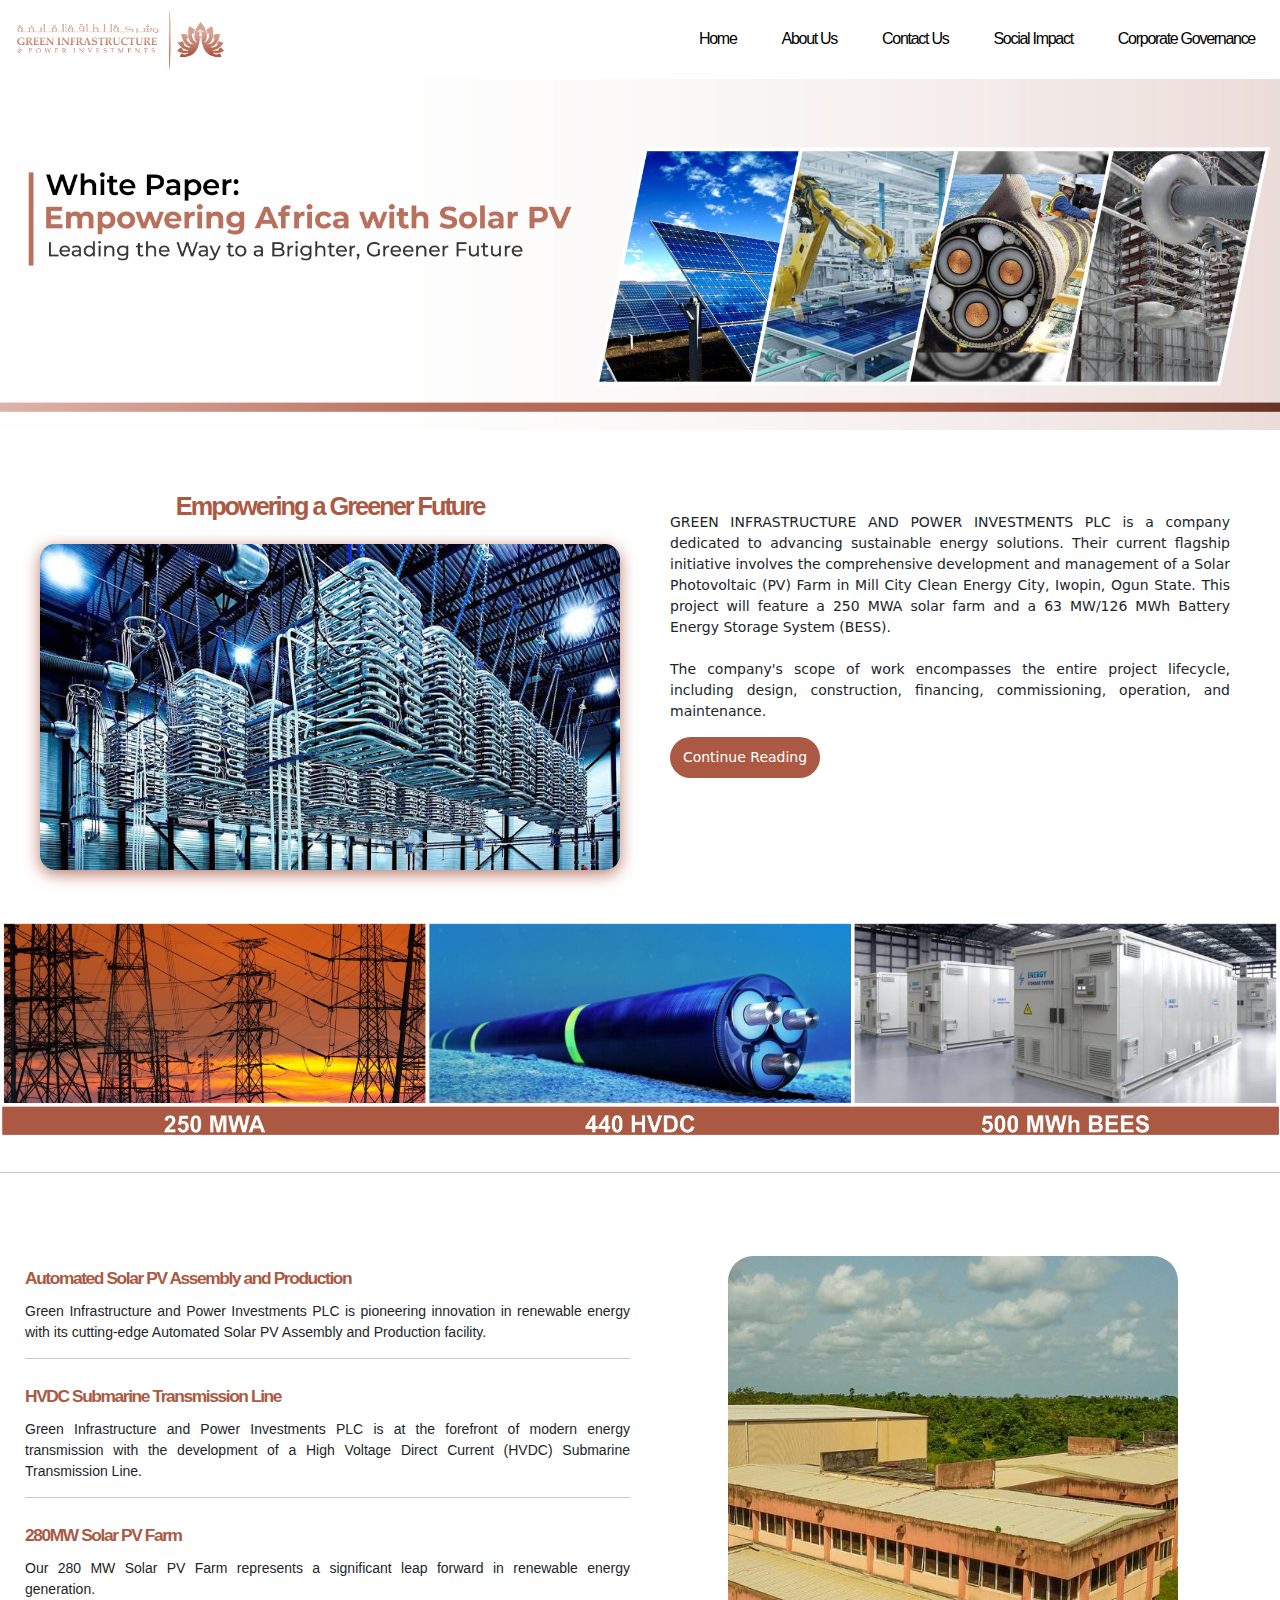
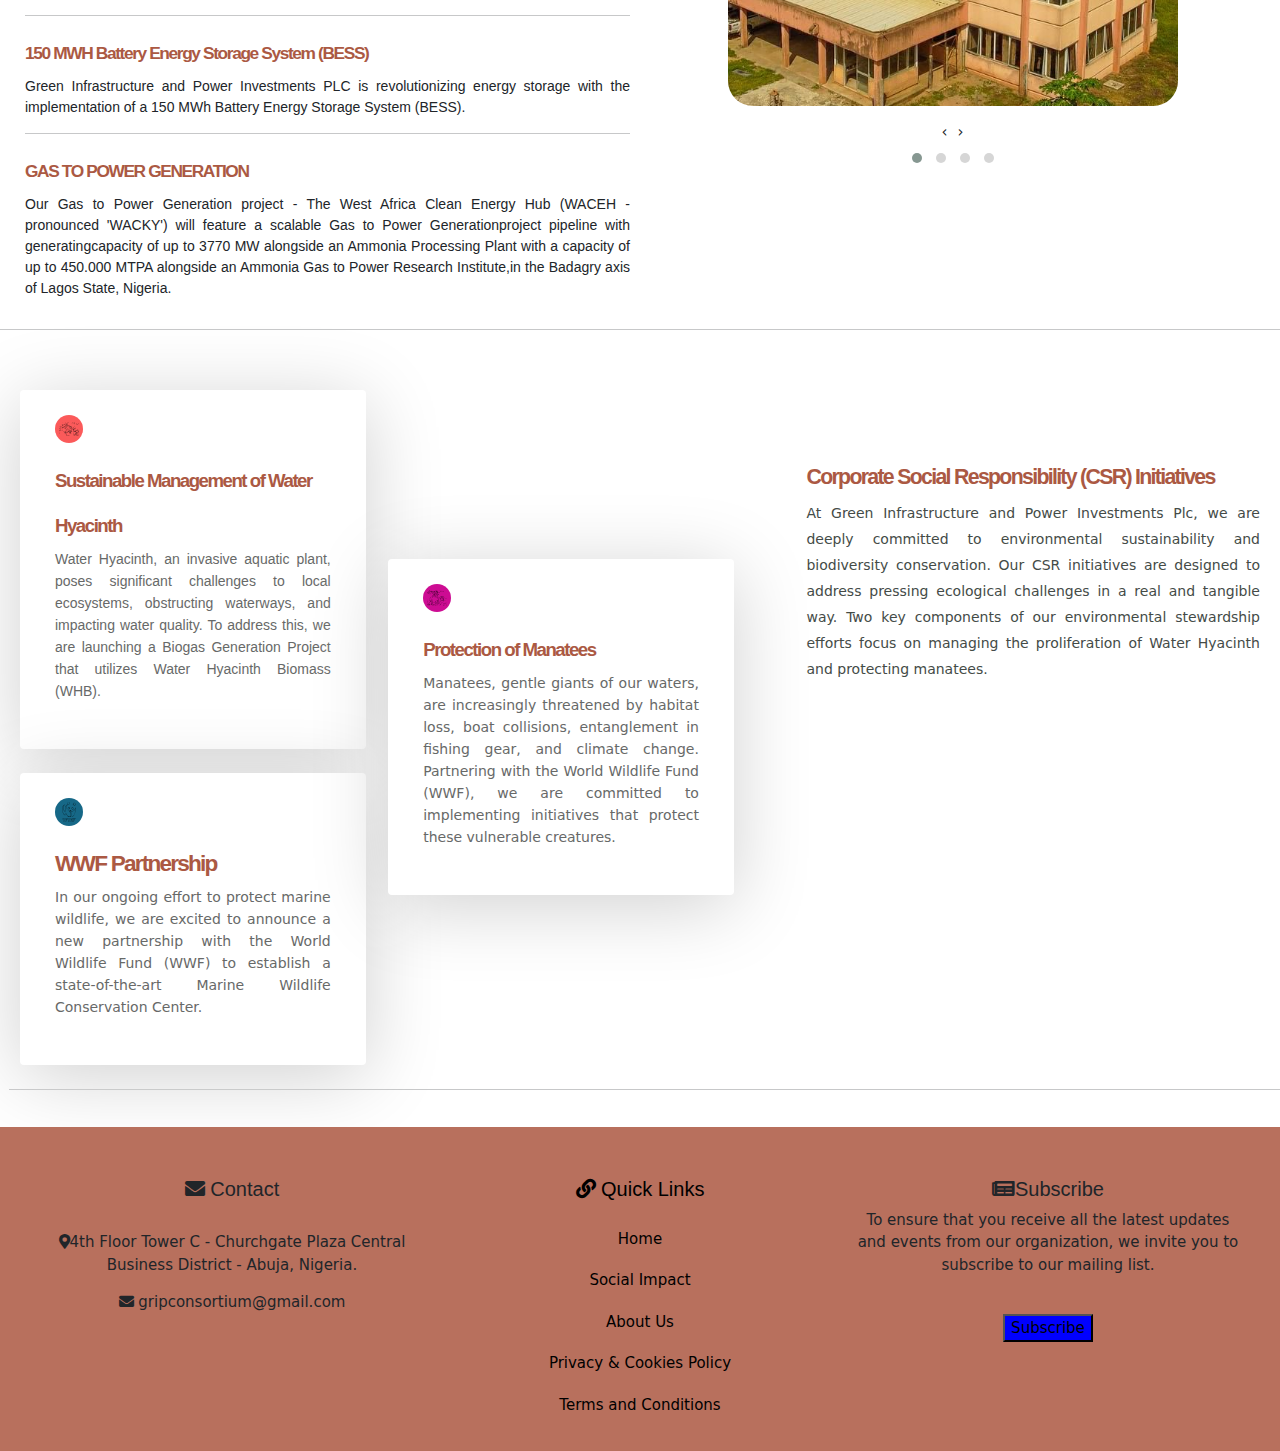
==== commit 68724e40: "index.html" ====
--- a/index.html
+++ b/index.html
@@ -90,7 +90,7 @@
       <li class="oak"><a href="index.html"><span style="color: black; line-height: 5px; letter-spacing: -0.08em; font-size: 12pt; font-family: Helvetica;">Home</span></a></li>
 
       <div class="elephant-dropdown">
-      <li class="pine"><a href="#puss"><span style="color: black; line-height: 5px; letter-spacing: -0.08em; font-size: 12pt; font-family: Helvetica;">About Us</span></a></li>
+      <li class="pine"><a href="about.html"><span style="color: black; line-height: 5px; letter-spacing: -0.08em; font-size: 12pt; font-family: Helvetica;">About Us</span></a></li>
         <div class="elephant-dropdown-content">
           <a href="about.html">The Board</a>
           <a href="about.html">Project Specifications</a>
@@ -105,12 +105,13 @@
       <div class="elephant-dropdown">
       <li class="birch"><a href="govern.html"><span style="color: black; line-height: 5px; letter-spacing: -0.08em; font-size: 12pt; font-family: Helvetica;">Corporate Governance</span></a></li>
       <div class="elephant-dropdown-content">
-        <a href="govern.html">Internal Control</a>
-        <a href="govern.html">Board Governance</a>
-        <a href="govern.html">Governance Policies</a>
-        <a href="govern.html">Shareholder Matters</a>
-        <a href="govern.html">Anti-Corruption Initiatives</a>
-      </div>
+        <a href="govern.html#1470990997431-e9e1d568-901c" data-vc-tabs="" data-vc-container=".vc_tta">Internal Control</a>  
+              <a href="govern.html#1470988909496-55c2d52c-750f" data-vc-tabs="" data-vc-container=".vc_tta">Board Governance</a>
+        <a href="govern.html#1470990725687-c14c1326-c5b8" data-vc-tabs="" data-vc-container=".vc_tta">Shareholder's Matters</a>
+
+        <a href="govern.html#1470991950003-8bf0bd1e-022a" data-vc-tabs="" data-vc-container=".vc_tta">Governance Policies</a>
+       
+        <a href="govern.html#1470992207339-66c4a8a3-2fea" data-vc-tabs="" data-vc-container=".vc_tta">Anti-Corruption Initiatives  </a>      </div>
     </div>    
 
     </ul>
@@ -132,12 +133,13 @@
       <div class="elephant-menu">
         <a href="govern.html">Corporate Governance</a>
         <div class="elephant-menu-content">
-          <a href="govern.html">Internal Control</a>
-          <a href="govern.html">Board Governance</a>
-          <a href="govern.html">Governance Policies</a>
-          <a href="govern.html">Shareholder Matters</a>
-          <a href="govern.html">Anti-Corruption Initiatives</a>
-        </div>
+        <a href="govern.html#1470990997431-e9e1d568-901c" data-vc-tabs="" data-vc-container=".vc_tta">Internal Control</a>  
+              <a href="govern.html#1470988909496-55c2d52c-750f" data-vc-tabs="" data-vc-container=".vc_tta">Board Governance</a>
+        <a href="govern.html#1470990725687-c14c1326-c5b8" data-vc-tabs="" data-vc-container=".vc_tta">Shareholder's Matters</a>
+
+        <a href="govern.html#1470991950003-8bf0bd1e-022a" data-vc-tabs="" data-vc-container=".vc_tta">Governance Policies</a>
+       
+        <a href="govern.html#1470992207339-66c4a8a3-2fea" data-vc-tabs="" data-vc-container=".vc_tta">Anti-Corruption Initiatives  </a>        </div>
       </div>
     
     
@@ -217,17 +219,7 @@
       <span style="color: #Ab5943; line-height: 45px; letter-spacing: -0.08em; font-size: 13pt; font-family: Helvetica;" id="text">Automated Solar PV Assembly and Production</span>
     </strong>
     <p>  Green Infrastructure and Power Investments PLC is pioneering innovation in renewable energy with its cutting-edge Automated Solar PV Assembly and Production facility. </p>
-      <div class="wpb_wrapper">
-
-        <details style="color: black;">
-          
-            <summary><strong>Continue Reading</strong></summary><br>
-            <p>This state-of-the-art production line enhances efficiency and scalability in the manufacturing of solar photovoltaic panels.<br><br> By integrating advanced automation technologies, the facility significantly reduces production costs and time, ensuring the rapid deployment of high-quality solar panels to meet growing global energy demands. <br>This initiative underscores our commitment to sustainable energy solutions and our leadership in the renewable energy sector.</p>
-            <p>&nbsp;</p>
-        </details>
-    </div>
-    
-<br>
+   
 
 <hr class="bab-hr">
 
@@ -239,22 +231,8 @@
       <span style="color: #Ab5943; line-height: 45px; letter-spacing: -0.08em; font-size: 13pt; font-family: Helvetica;" id="text">HVDC Submarine Transmission Line</span>
     </strong>
     <p>Green Infrastructure and Power Investments PLC is at the forefront of modern energy transmission with the development of a High Voltage Direct Current (HVDC) Submarine Transmission Line. </p>
-    <div class="wpb_wrapper">
-      <details style="color: black;">
-          <summary><strong>Continue Reading</strong></summary><br>
-          <p>This project will enable the efficient and reliable transfer of large volumes of electricity across vast distances, including undersea routes.<br><br> The HVDC technology minimizes energy losses and ensures stable power supply, making it an ideal solution for connecting offshore renewable energy sources to onshore grids.<br> This strategic investment reflects our dedication to enhancing energy infrastructure and promoting sustainable power solutions.
-</p>
-          <p>&nbsp;</p>
-      </details>
-  </div>
-  
-
-
-
-
-
-
-<br><hr class="custom-hr">
+    
+    <hr class="custom-hr">
 
 
 
@@ -266,20 +244,9 @@
     <span style="color: #Ab5943; line-height: 45px; letter-spacing: -0.08em; font-size: 13pt; font-family: Helvetica;" id="text">280MW Solar PV Farm</span>
   </strong>
   <p> Our 280 MW Solar PV Farm represents a significant leap forward in renewable energy generation. </p>
-  <div class="wpb_wrapper">
-    <details style="color: black;">
-        <summary><strong>Continue Reading</strong></summary><br>
-        <p>Spearheaded by Green Infrastructure and Power Investments PLC, this large-scale solar power project harnesses the abundant energy of the sun to produce clean, sustainable electricity.<br> The farm will significantly contribute to reducing carbon emissions and fostering energy independence. By integrating the latest solar technology, we are able to maximize efficiency and energy output, reinforcing our role as a leader in the renewable energy market.</p>
-        <p>&nbsp;</p>
-    </details>
-</div>
-
-
-
-
-
-
-<br><hr class="custom-hr">
+ 
+  
+<hr class="custom-hr">
 
 
 
@@ -289,24 +256,19 @@
   <span style="color: #Ab5943; line-height: 45px; letter-spacing: -0.08em; font-size: 13pt; font-family: Helvetica;" id="text">150 MWH Battery Energy Storage System (BESS)</span>
 </strong>
 <p>Green Infrastructure and Power Investments PLC is revolutionizing energy storage with the implementation of a 150 MWh Battery Energy Storage System (BESS).</p>
-<div class="wpb_wrapper">
-  <details style="color: black;">
-      <summary><strong>Continue Reading</strong></summary><br>
-      <p?> This system is designed to store and manage large quantities of energy, providing a reliable backup power source and ensuring grid stability. By enabling the storage of excess renewable energy, the BESS enhances the efficiency and resilience of our energy supply, facilitating a smoother transition to a sustainable energy future. This investment highlights our commitment to innovative solutions in energy storage and management.
-      </p>
-      <p>&nbsp;</p>
-  </details>
-</div>
-
-    
+<hr>
+<strong>
+<span style="color: #Ab5943; line-height: 45px; letter-spacing: -0.08em; font-size: 13pt; font-family: Helvetica;" id="text">GAS TO POWER GENERATION</span>
+</strong>
+<p>Our Gas to Power Generation project - The West Africa Clean Energy Hub (WACEH -
+  pronounced 'WACKY') will feature a scalable Gas to Power Generationproject pipeline
+  with generatingcapacity of up to 3770 MW alongside an Ammonia Processing Plant
+  with a capacity of up to 450.000 MTPA alongside an Ammonia Gas to Power
+  Research Institute,in the Badagry axis of Lagos State, Nigeria. </p>
+
     
     
     </div>
-
-
-
-<br>
-
 
 
 
@@ -445,8 +407,7 @@
       <h3 class="dog"> <i class="fas fa-envelope"></i> Contact 
       </h3>
 
-      <p class="azonto"> <i class="fas fa-map-marker-alt"></i>
-        <span>Mill City Clean Energy Hub, Iwopin, Ogun State</span>
+      <p class="azonto" style="font-style:  bold;"><br> <i class="fas fa-map-marker-alt"></i><span>4th Floor Tower C - Churchgate Plaza Central Business District - Abuja, Nigeria.</span>
       </p> 
       <p><span class="email-icon"><i class="fas fa-envelope"></i> gripconsortium@gmail.com</span>
 </p>
@@ -469,7 +430,7 @@
       <h3 class="dog"><i class="fas fa-newspaper"></i>Subscribe</h3>
       <p>To ensure that you receive all the latest updates and events from our organization, we invite you to subscribe to our mailing list.</p>
     <br>
- <a href="£" target="_blank"><button class="rect">Subscribe</button></a>
+ <a href="£" target="_blank"><button class="rect" style="background-color: blue;">Subscribe</button></a>
 
  
     </div>
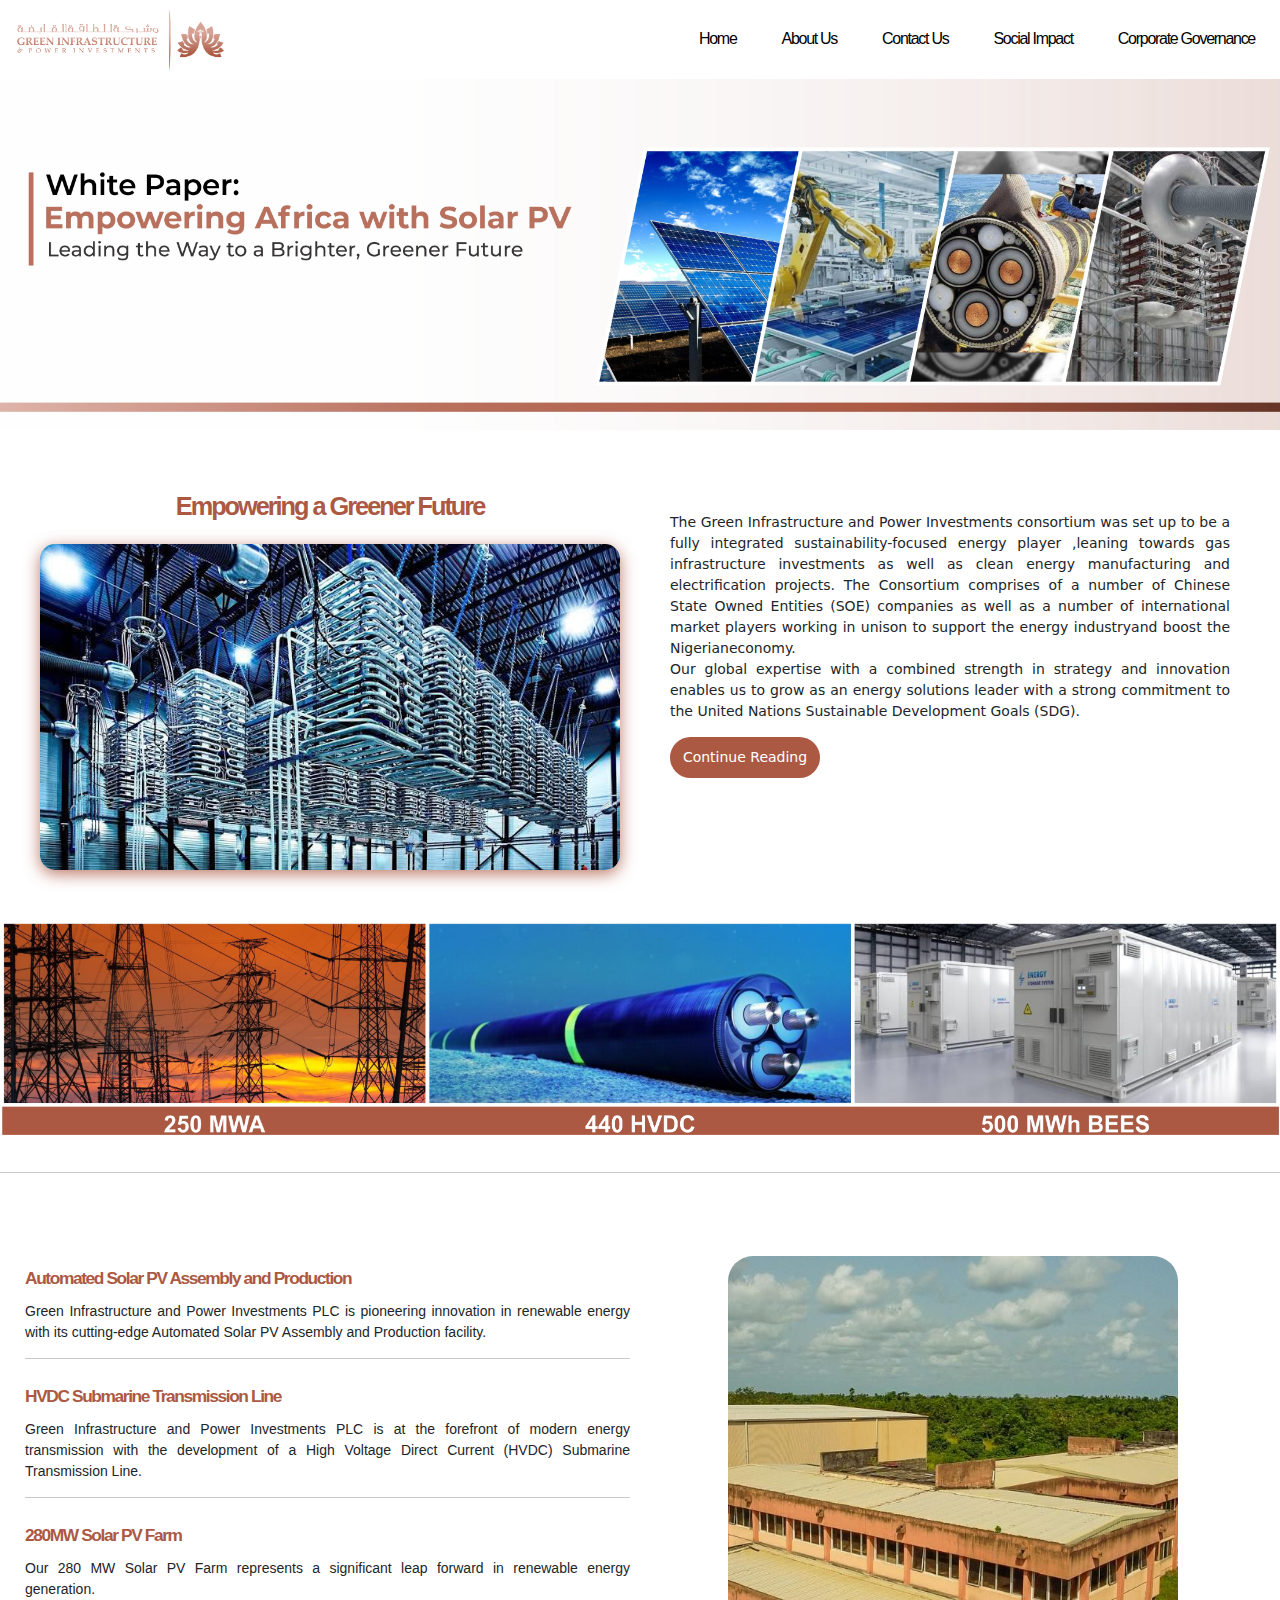
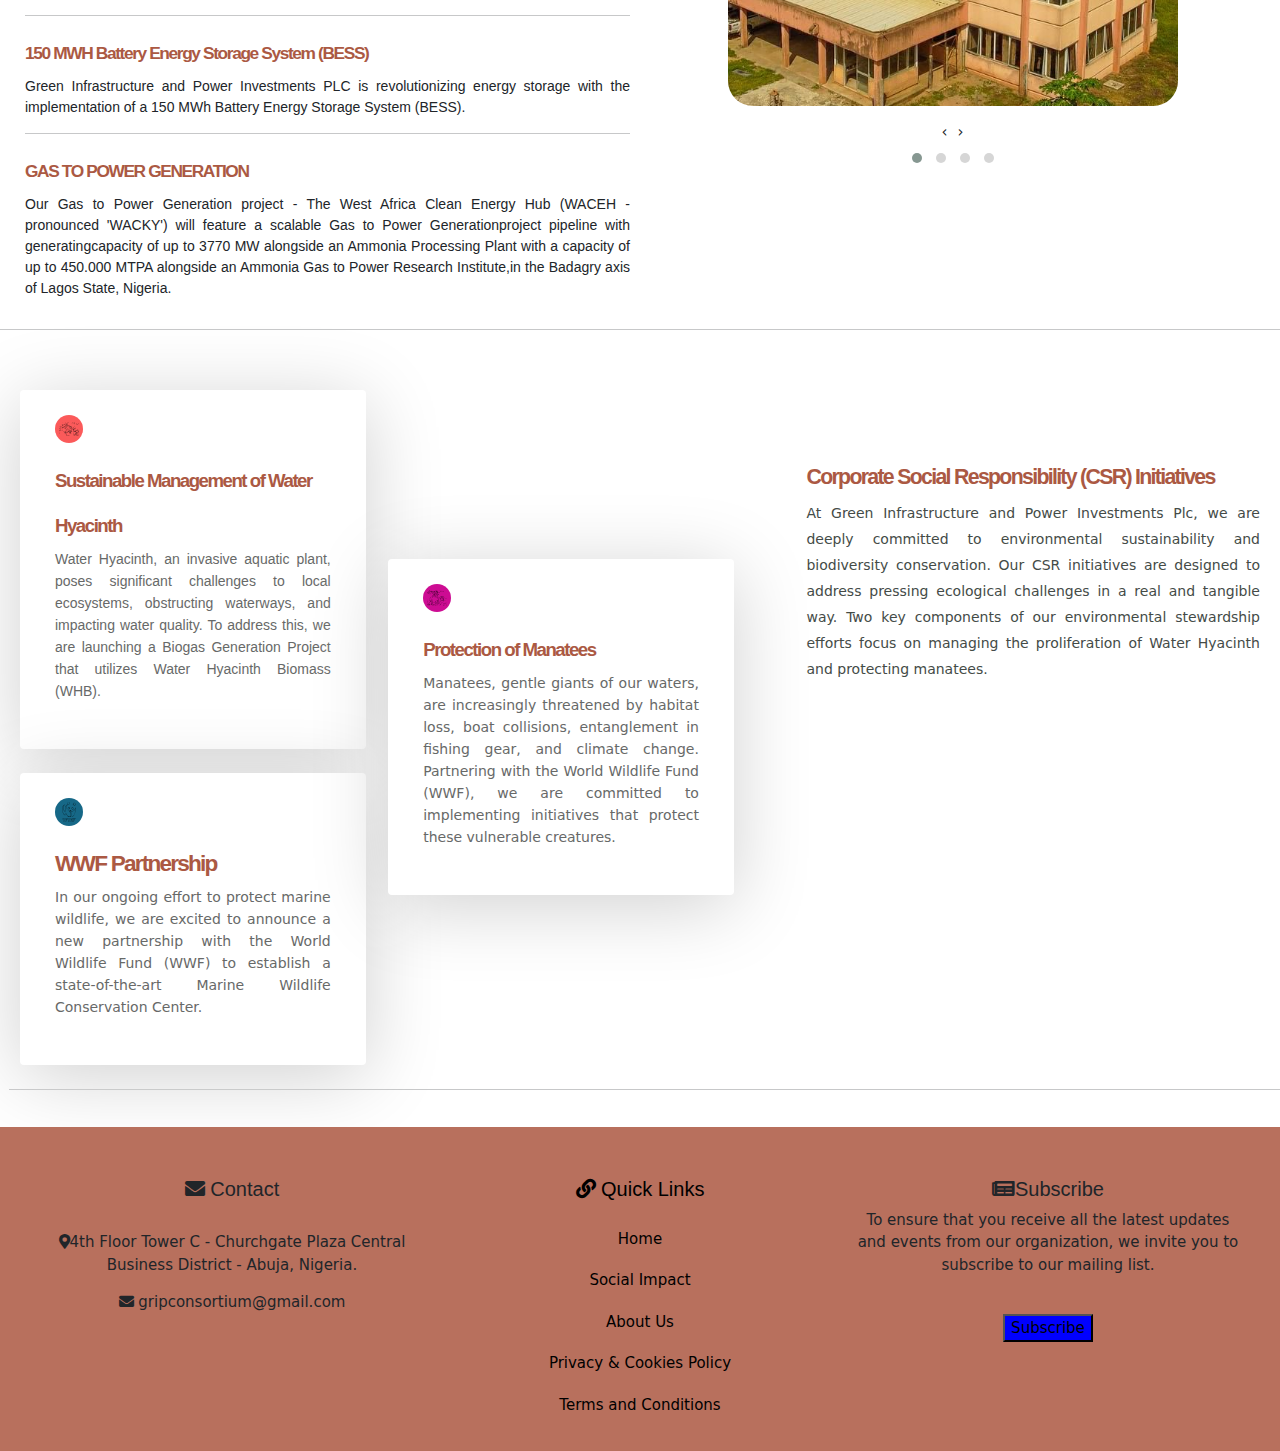
==== commit 709a2331: "index.html" ====
--- a/index.html
+++ b/index.html
@@ -184,8 +184,15 @@
 
   <div class="flex-item-right">
 <p>
- <span class="all-caps"> GREEN INFRASTRUCTURE AND POWER INVESTMENTS PLC </span> is a company dedicated to advancing sustainable energy solutions. Their current flagship initiative involves the comprehensive development and management of a Solar Photovoltaic (PV) Farm in Mill City Clean Energy City, Iwopin, Ogun State. This project will feature a 250 MWA solar farm and a 63 MW/126 MWh Battery Energy Storage System (BESS).<br><br>
- The company's scope of work encompasses the entire project lifecycle, including design, construction, financing, commissioning, operation, and maintenance.</p>
+ <span class="all-caps"> The Green Infrastructure and Power Investments consortium was set up to be a fully
+  integrated sustainability-focused energy player ,leaning towards gas infrastructure
+  investments as well as clean energy manufacturing and electrification projects.
+  The Consortium comprises of a number of Chinese State Owned Entities (SOE) companies
+  as well as a number of international market players working in unison to support the
+  energy industryand boost the Nigerianeconomy.<br>
+  Our global expertise with a combined strength in strategy and innovation enables us to
+  grow as an energy solutions leader with a strong commitment to the United Nations
+  Sustainable Development Goals (SDG).</p>
  <a href="about.html" class="pill-button">Continue Reading</a>
   </div>
   
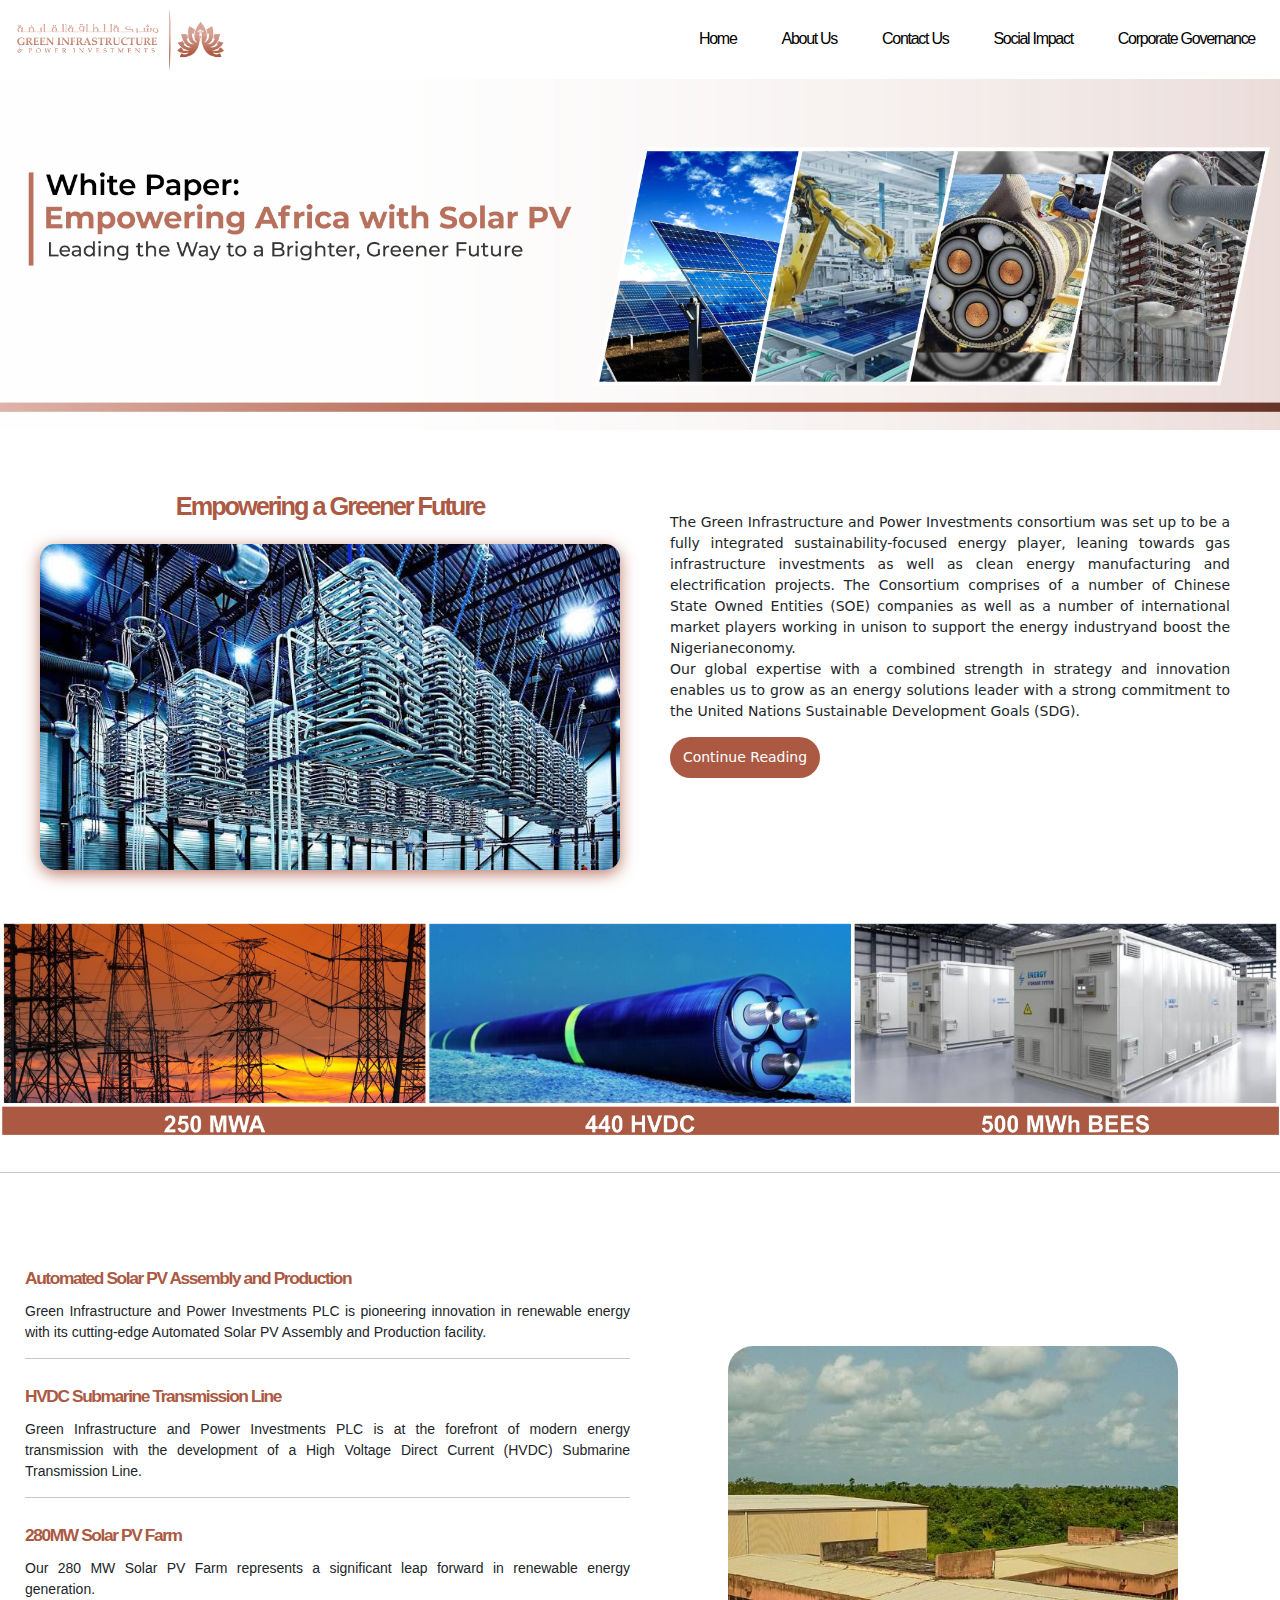
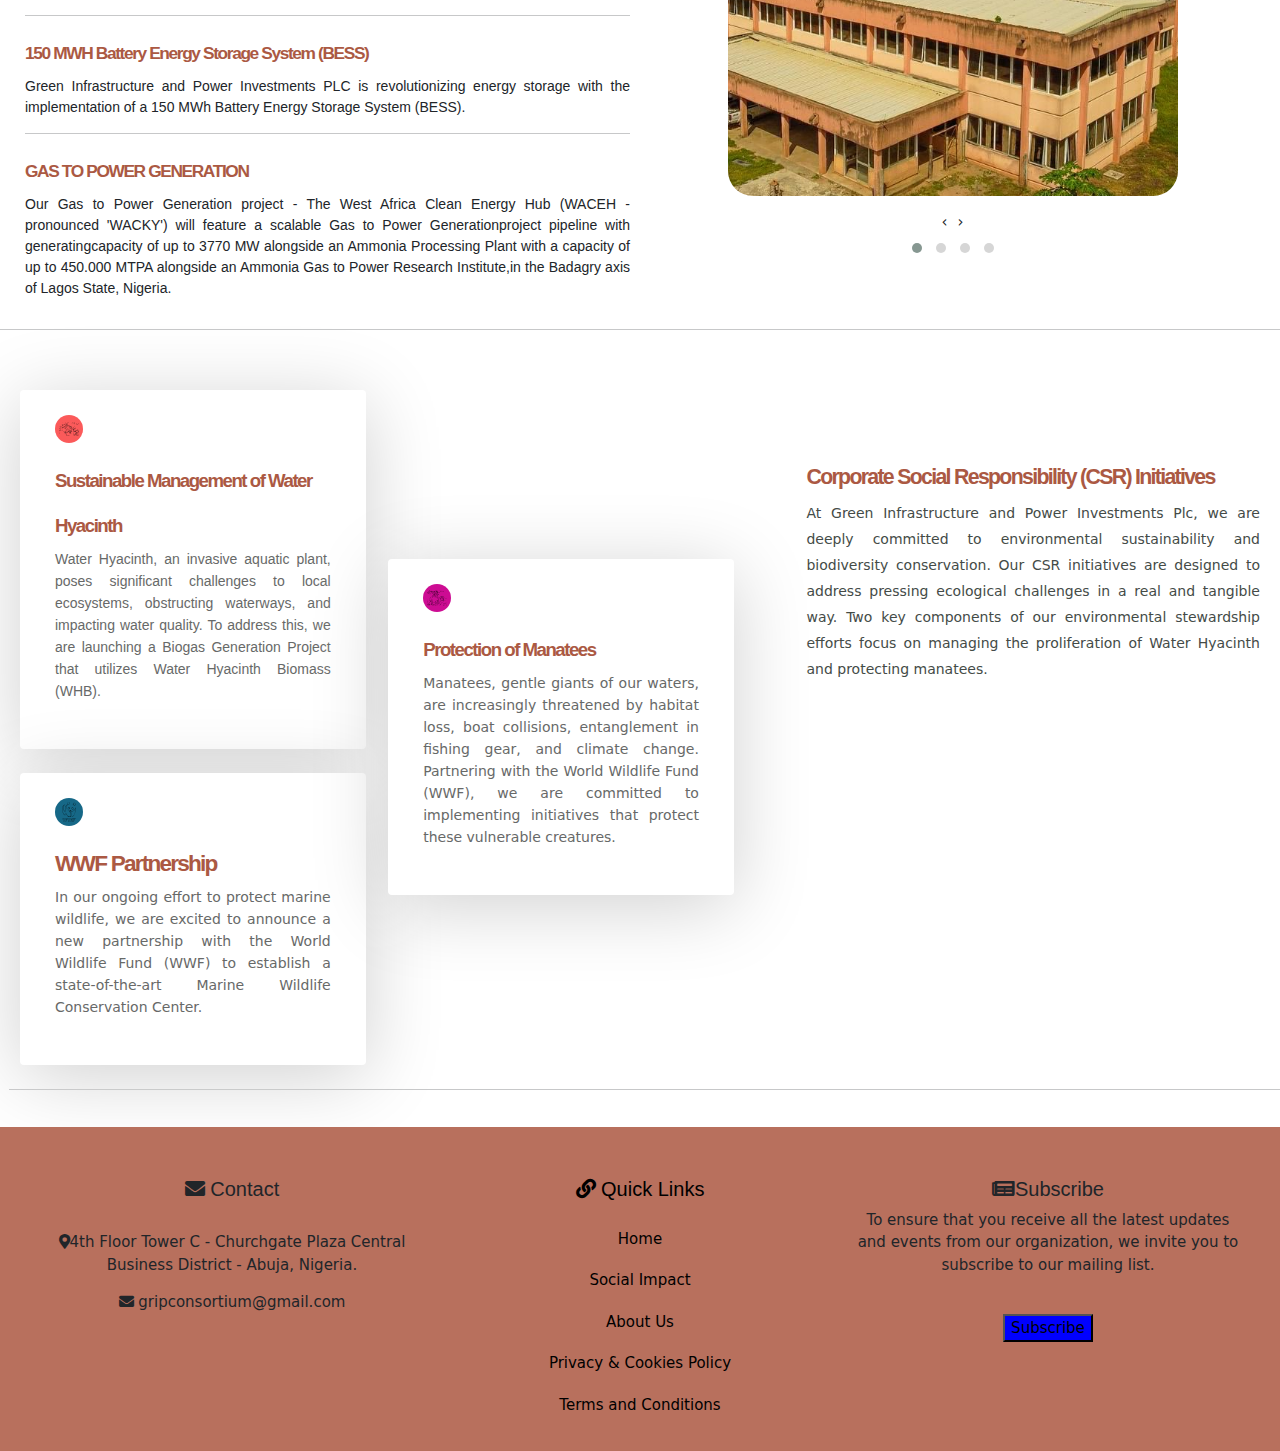
==== commit ede493ab: "index.html" ====
--- a/index.html
+++ b/index.html
@@ -185,7 +185,7 @@
   <div class="flex-item-right">
 <p>
  <span class="all-caps"> The Green Infrastructure and Power Investments consortium was set up to be a fully
-  integrated sustainability-focused energy player ,leaning towards gas infrastructure
+  integrated sustainability-focused energy player, leaning towards gas infrastructure
   investments as well as clean energy manufacturing and electrification projects.
   The Consortium comprises of a number of Chinese State Owned Entities (SOE) companies
   as well as a number of international market players working in unison to support the
@@ -281,7 +281,7 @@
 
 
 
-    <div class="right-section">
+    <div class="right-section"><br><br><br><br>
         <div class="owl-carousel owl-theme">
             <div class="item"><img src="sf.jpeg" alt="Image 1"></div>
             <div class="item"><img src="sff.jpeg" alt="Image 2"></div>
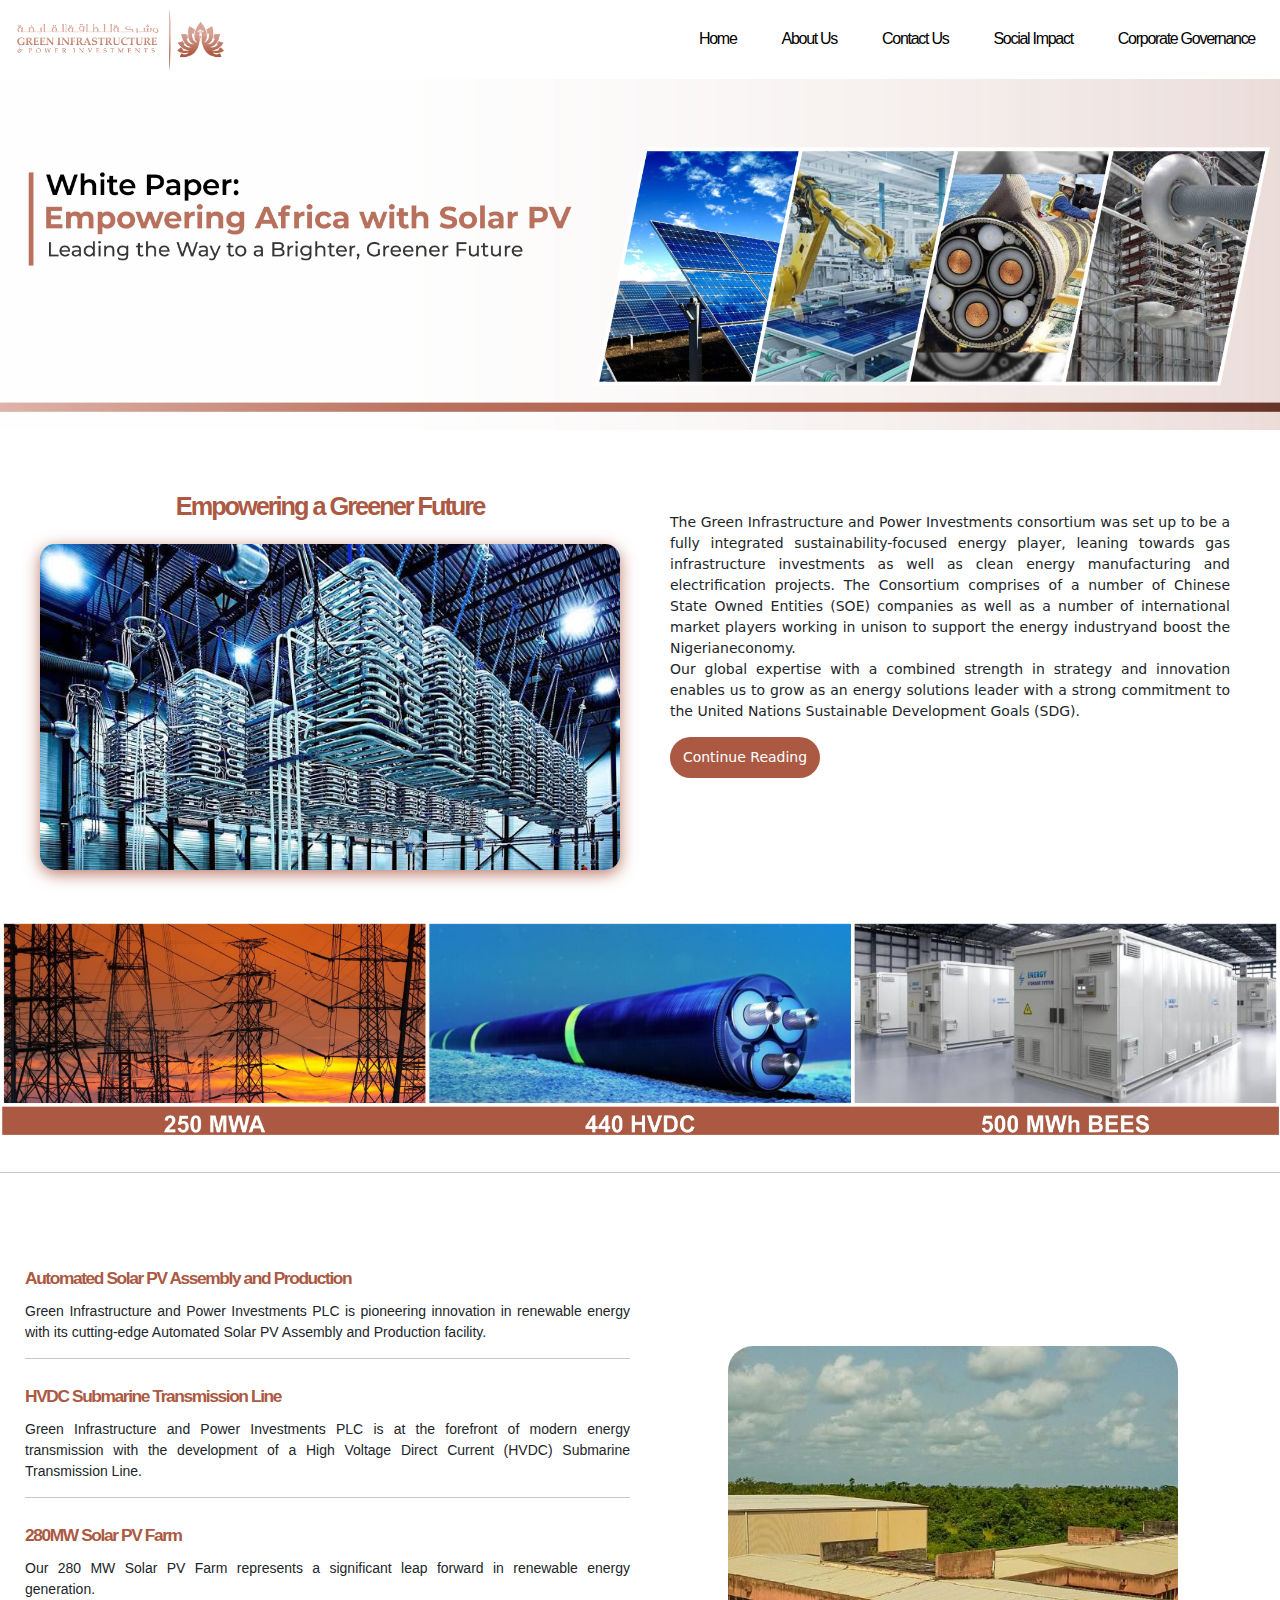
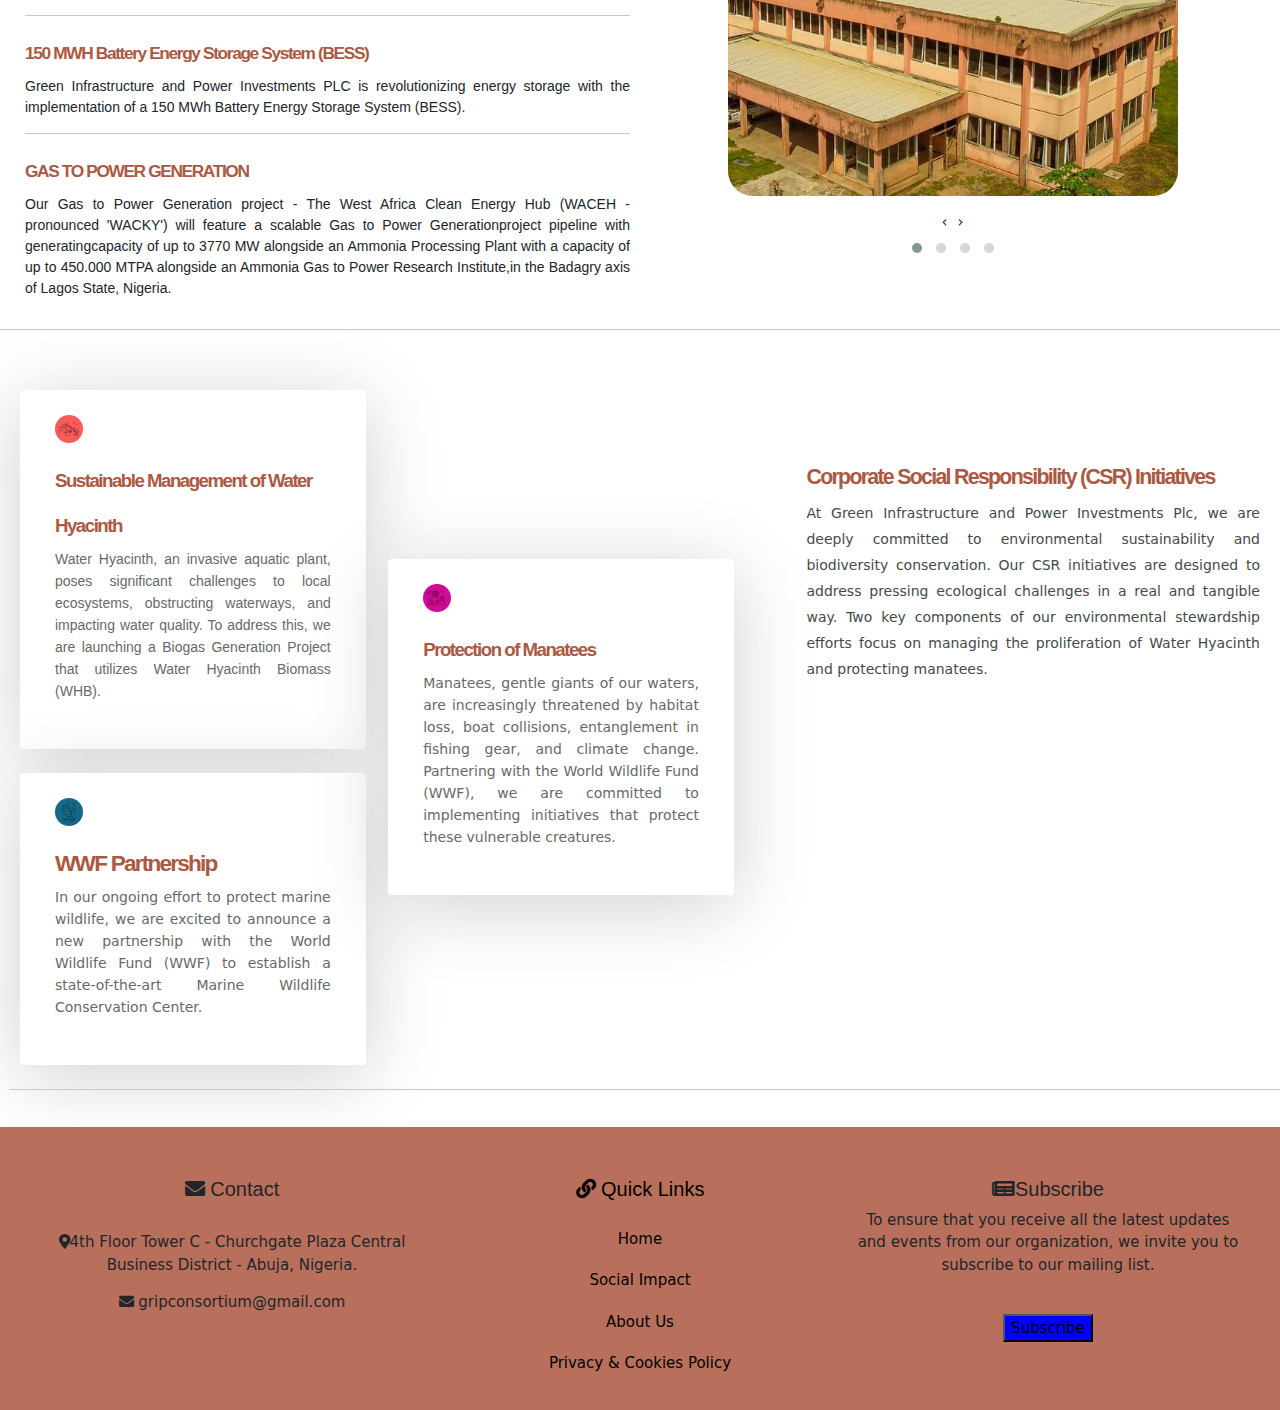
==== commit c16bf69c: "index.html" ====
--- a/index.html
+++ b/index.html
@@ -428,7 +428,6 @@
           <li><a href="csr.html" style="font-size: 15px;">Social Impact</a></li>
           <li><a href="about.html" style="font-size: 15px;">About Us</a></li>
           <li><a href="pac.html" style="font-size: 15px;"> Privacy & Cookies Policy</a></li>
-          <li><a href="tac.html" style="font-size: 15px;"> Terms and Conditions</a></li>
           </ul> 
       </div>
       
